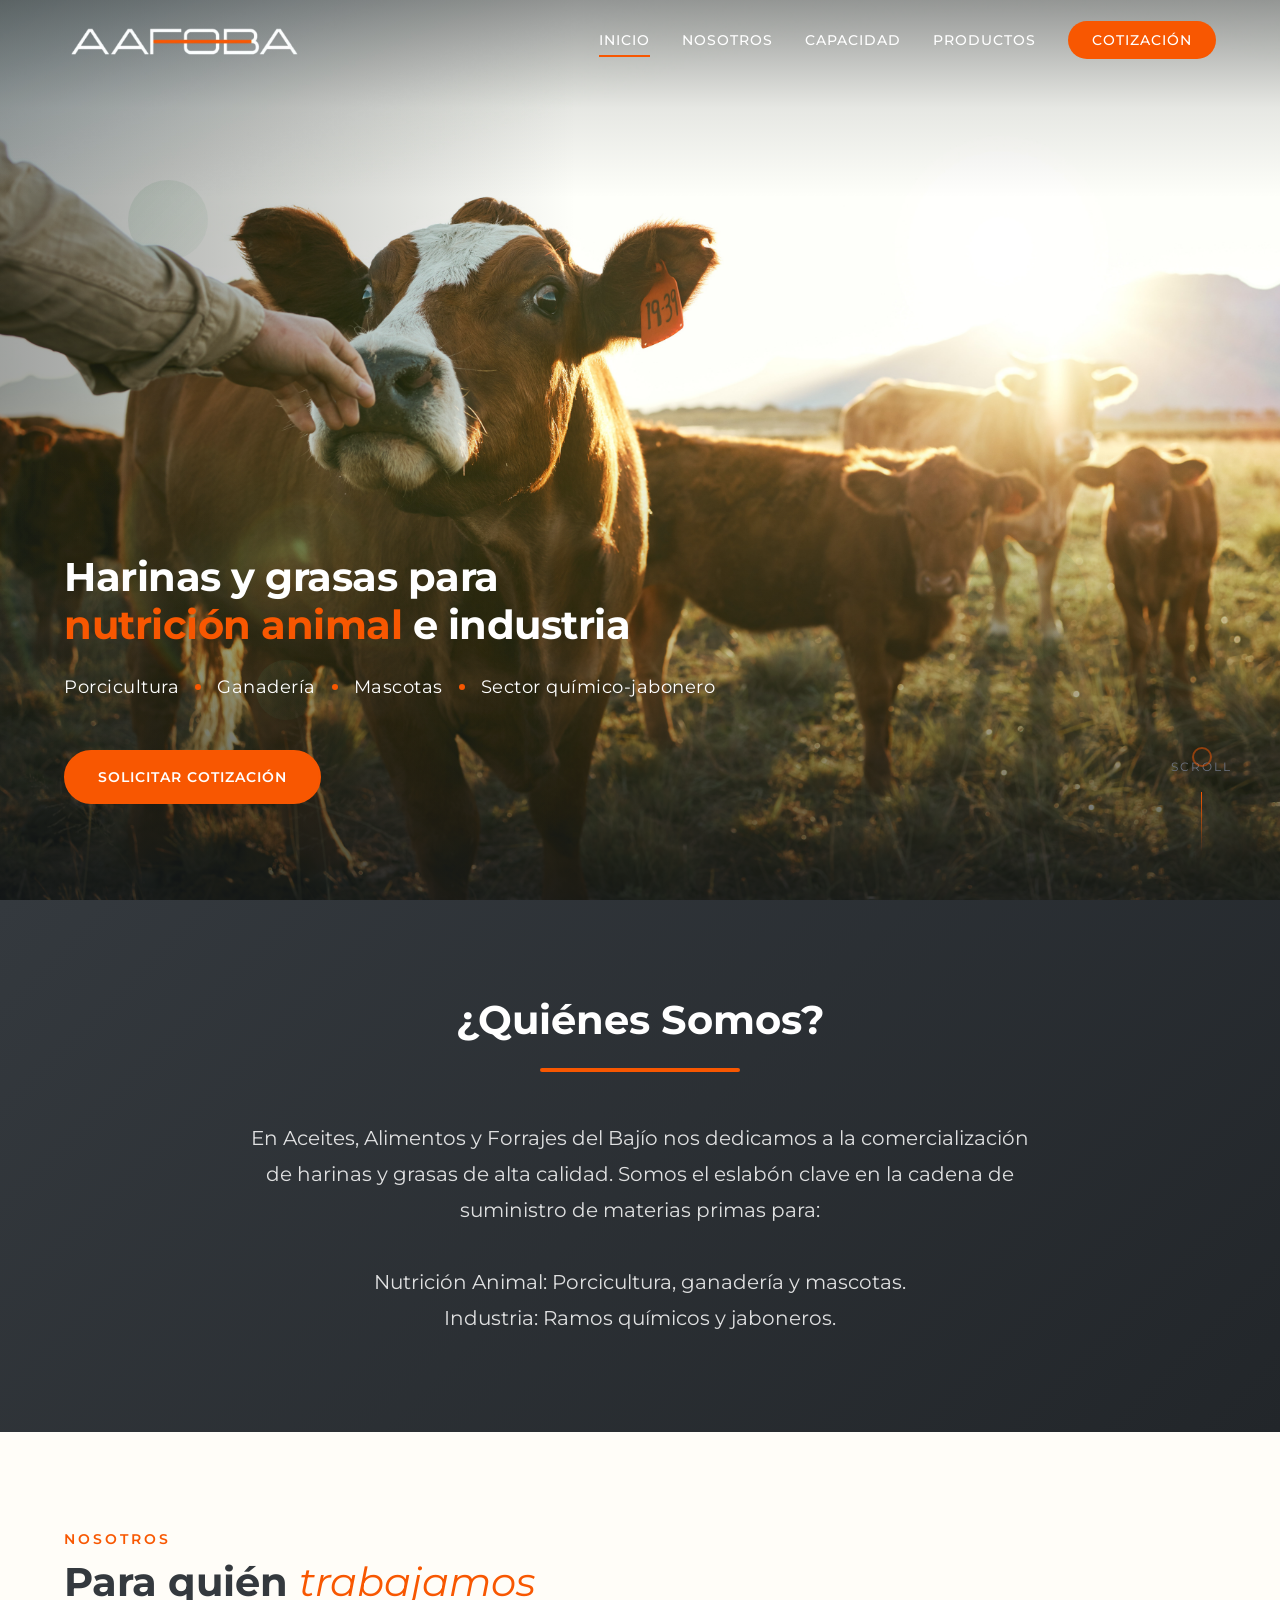
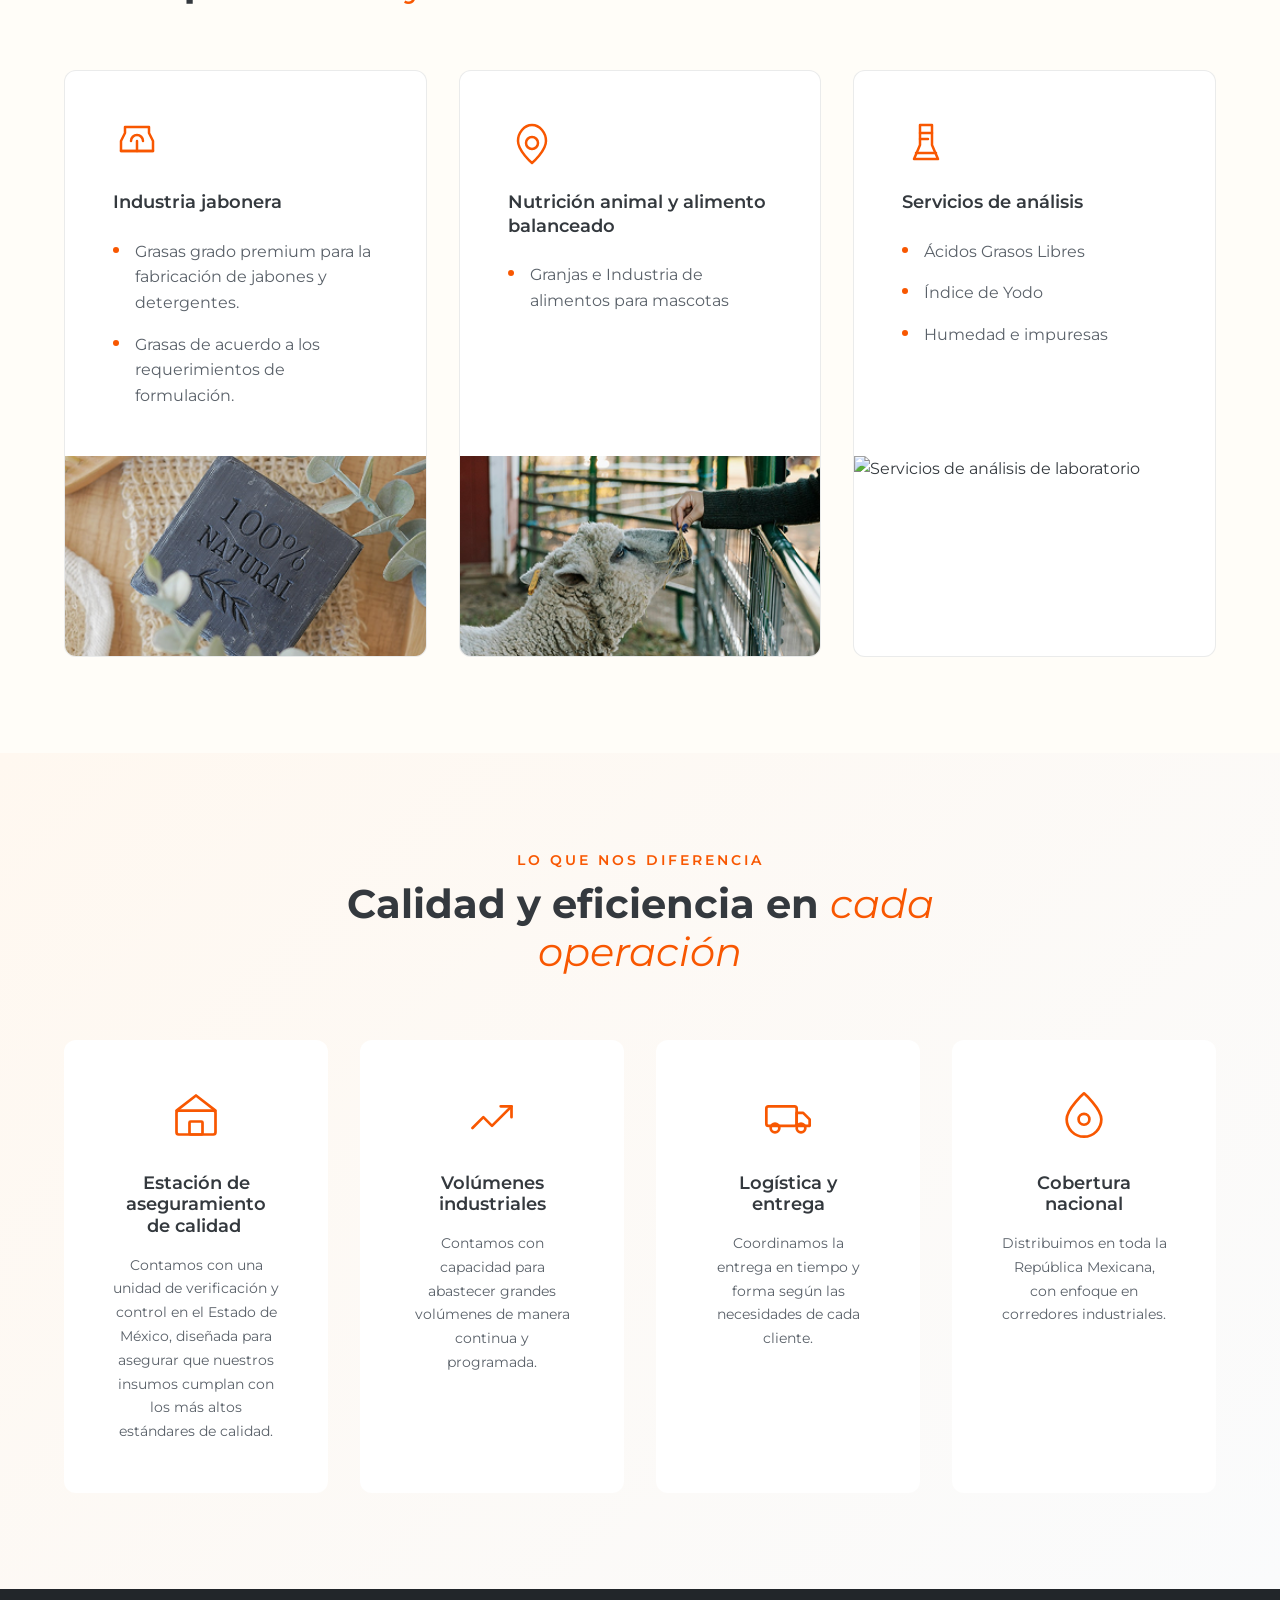
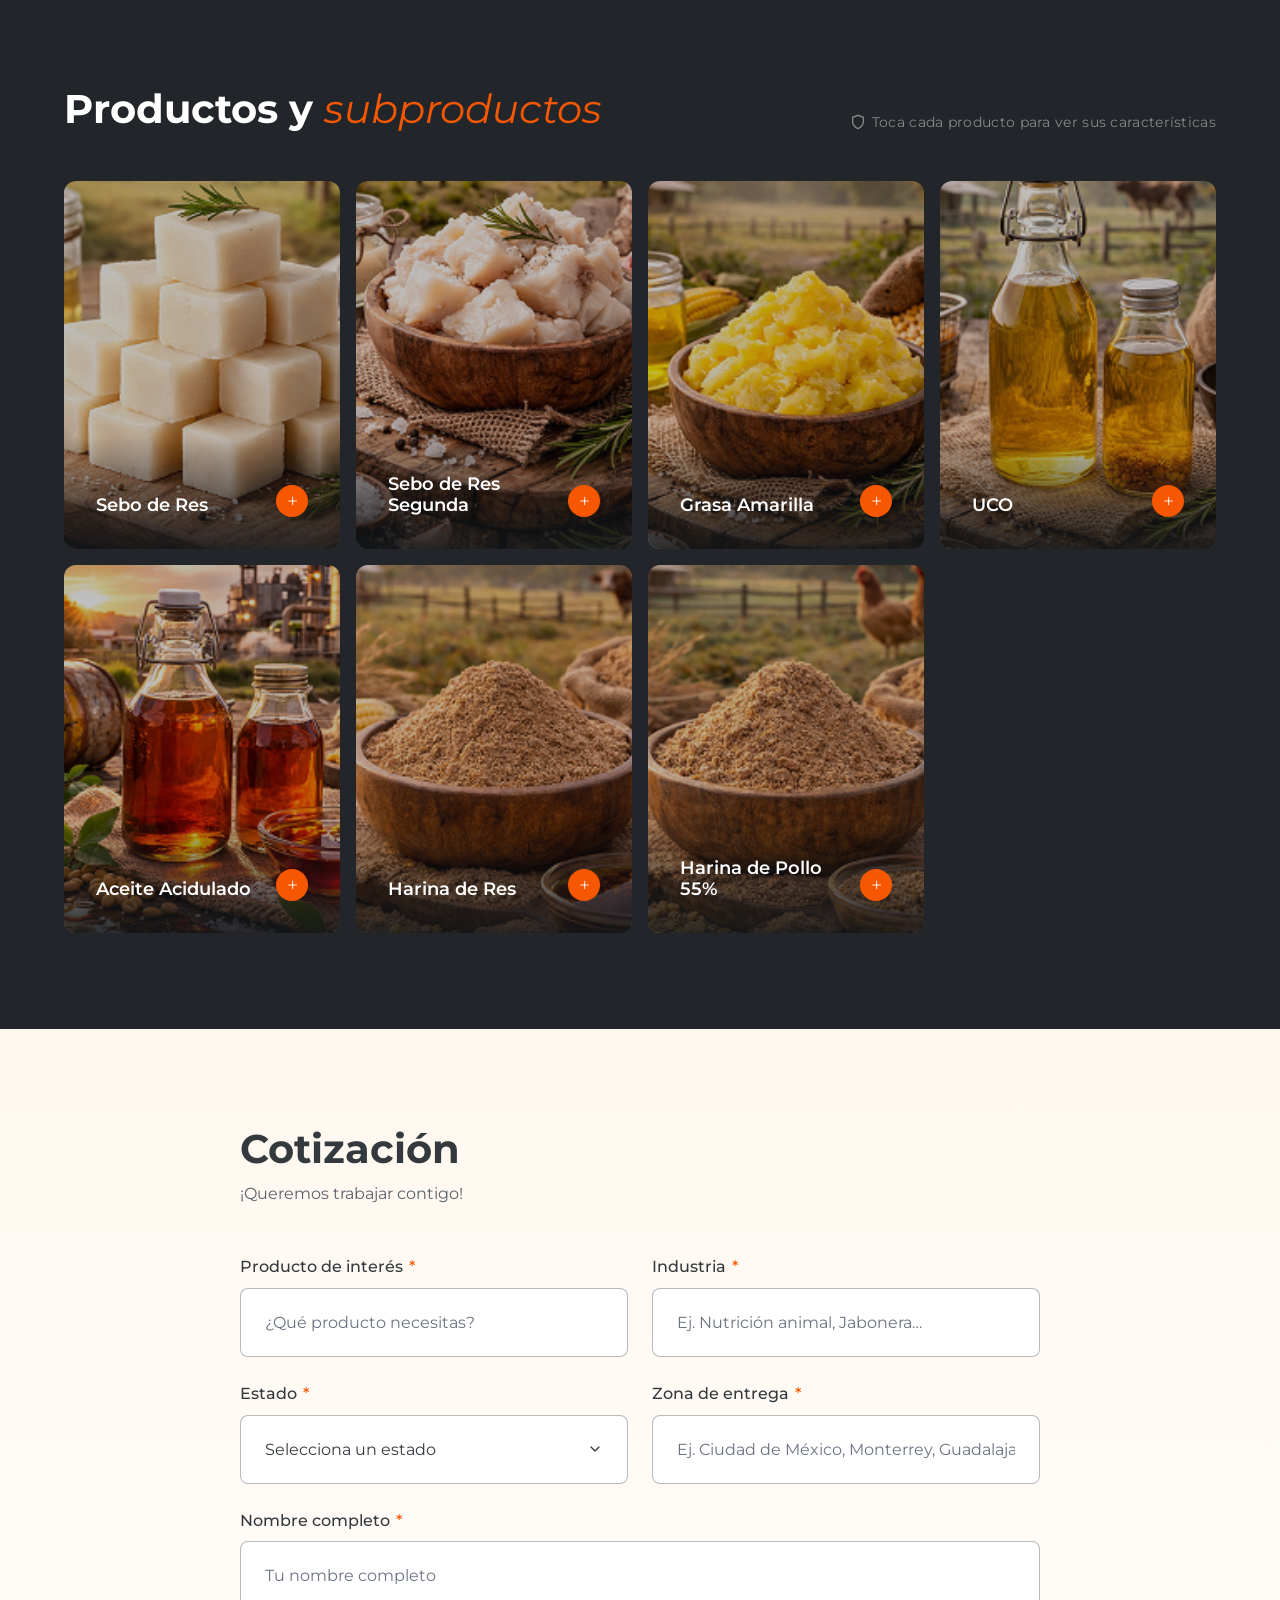
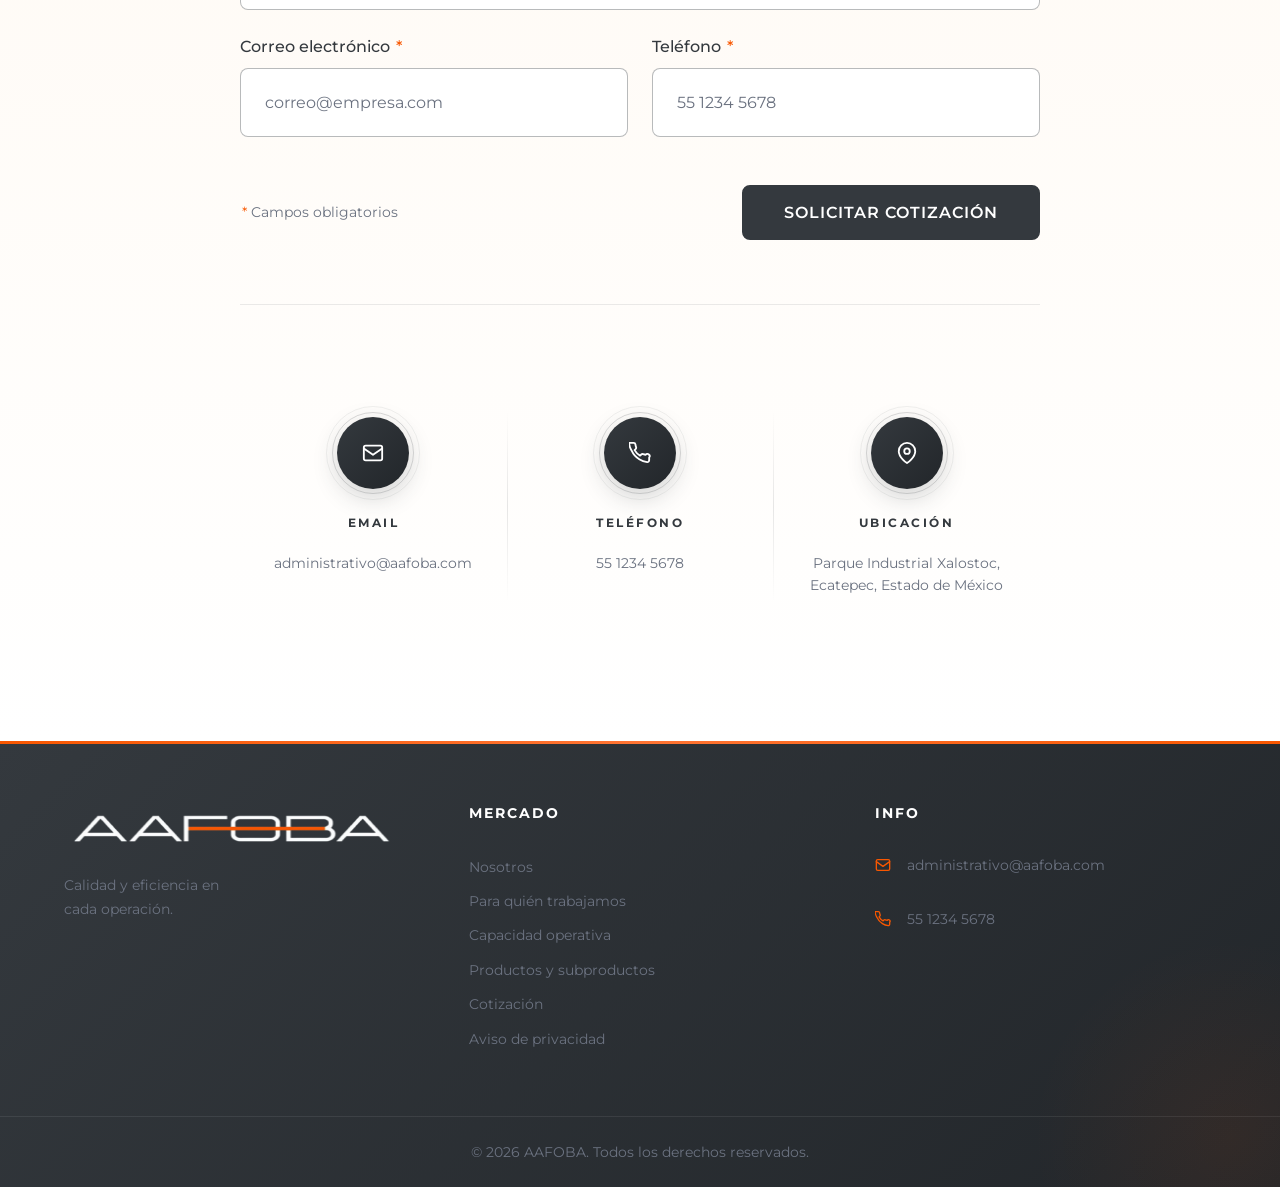
==== index.html @ fc54c0c3 "base project for azeem" ====
<!DOCTYPE html>
<html lang="es">
<head>
    <meta charset="UTF-8">
    <meta name="viewport" content="width=device-width, initial-scale=1.0">
    <meta name="description" content="AAFOBA - Harinas y grasas para nutrición animal e industria. Proveedor de grasas animales, vegetales y subproductos para porcicultura, ganadería, mascotas y sector químico-jabonero.">
    <meta name="keywords" content="harinas, grasas animales, grasas vegetales, nutrición animal, alimento balanceado, industria jabonera, México">
    <meta name="author" content="AAFOBA">
    <meta name="robots" content="index, follow">

    <!-- Open Graph / Social Media -->
    <meta property="og:type" content="website">
    <meta property="og:title" content="AAFOBA | Harinas y Grasas para Nutrición Animal">
    <meta property="og:description" content="Proveedor de grasas animales, vegetales y subproductos para nutrición animal e industria.">
    <meta property="og:image" content="Images/og-image.jpg">
    <meta property="og:url" content="https://aafoba.mx">

    <!-- Favicon -->
    <link rel="icon" type="image/png" href="Images/favicon.png">
    <link rel="apple-touch-icon" href="Images/apple-touch-icon.png">

    <title>AAFOBA | Harinas y Grasas para Nutrición Animal</title>

    <!-- Preconnect for Performance -->
    <link rel="preconnect" href="https://fonts.googleapis.com">
    <link rel="preconnect" href="https://fonts.gstatic.com" crossorigin>

    <!-- Fonts -->
    <link href="https://fonts.googleapis.com/css2?family=Montserrat:wght@300;400;500;600;700;800&display=swap" rel="stylesheet">

    <!-- Styles -->
    <link rel="stylesheet" href="css/styles.css">
</head>
<body>
    <!-- ========================================
         HEADER / NAVIGATION
         ======================================== -->
    <header class="header" id="header">
        <nav class="nav container" aria-label="Navegación principal">
            <a href="#inicio" class="nav__logo" aria-label="AAFOBA - Ir al inicio">
                <img src="Images/logo.png" alt="AAFOBA Logo" class="nav__logo-img" width="120" height="45">
            </a>

            <div class="nav__menu" id="nav-menu" role="navigation">
                <ul class="nav__list">
                    <li class="nav__item">
                        <a href="#inicio" class="nav__link active">Inicio</a>
                    </li>
                    <li class="nav__item">
                        <a href="#nosotros" class="nav__link">Nosotros</a>
                    </li>
                    <li class="nav__item">
                        <a href="#capacidad" class="nav__link">Capacidad</a>
                    </li>
                    <li class="nav__item">
                        <a href="#productos" class="nav__link">Productos</a>
                    </li>
                    <li class="nav__item">
                        <a href="#cotizacion" class="nav__link nav__link--cta">Cotización</a>
                    </li>
                </ul>
            </div>

            <!-- Mobile Menu Toggle -->
            <button class="nav__toggle" id="nav-toggle" aria-label="Abrir menú" aria-expanded="false">
                <span></span>
                <span></span>
                <span></span>
            </button>
        </nav>
    </header>

    <!-- ========================================
         MAIN CONTENT
         ======================================== -->
    <main>
        <!-- ====== HERO SECTION ====== -->
        <section class="hero" id="inicio" aria-labelledby="hero-title">
            <div class="hero__background" data-parallax>
                <div class="hero__overlay"></div>
            </div>

            <!-- Decorative Floating Shapes -->
            <div class="floating-shapes" aria-hidden="true">
                <div class="floating-shape floating-shape--1"></div>
                <div class="floating-shape floating-shape--2"></div>
                <div class="floating-shape floating-shape--3"></div>
            </div>

            <div class="hero__content">
                <h1 class="hero__title" id="hero-title">
                    Harinas y grasas para
                    <br><span class="hero__title--highlight">nutrición animal</span> e industria
                </h1>

                <div class="hero__sectors" role="list" aria-label="Sectores que atendemos">
                    <span class="hero__sector" role="listitem">Porcicultura</span>
                    <span class="hero__sector-dot" aria-hidden="true"></span>
                    <span class="hero__sector" role="listitem">Ganadería</span>
                    <span class="hero__sector-dot" aria-hidden="true"></span>
                    <span class="hero__sector" role="listitem">Mascotas</span>
                    <span class="hero__sector-dot" aria-hidden="true"></span>
                    <span class="hero__sector" role="listitem">Sector químico-jabonero</span>
                </div>

                <div class="hero__buttons">
                    <a href="#cotizacion" class="btn btn--primary">Solicitar cotización</a>
                </div>
            </div>

            <!-- Scroll Indicator -->
            <div class="hero__scroll" aria-hidden="true">
                <span class="hero__scroll-text">Scroll</span>
                <div class="hero__scroll-line"></div>
            </div>
        </section>

        <!-- ====== OBJECTIVE SECTION ====== -->
        <section class="section objective" id="nosotros" aria-labelledby="objective-title">
            <div class="container">
                <h2 class="objective__title fade-in" id="objective-title">¿Quiénes Somos?</h2>
                <div class="objective__line fade-in delay-1" aria-hidden="true"></div>
<p class="objective__text fade-in delay-2">
    En Aceites, Alimentos y Forrajes del Bajío nos dedicamos a la comercialización de harinas y grasas de alta calidad. Somos el eslabón clave en la cadena de suministro de materias primas para:
    <br><br>
    Nutrición Animal: Porcicultura, ganadería y mascotas.
    <br>
    Industria: Ramos químicos y jaboneros.
</p>
            </div>
        </section>

        <!-- ====== CLIENTS SECTION ====== -->
        <section class="section clients" aria-labelledby="clients-title">
            <div class="container">
                <p class="clients__pretitle fade-in">Nosotros</p>
                <h2 class="section__title section__title--left fade-in" id="clients-title">
                    Para quién <em>trabajamos</em>
                </h2>

                <div class="clients__grid">
                    <!-- Card: Industria Jabonera -->
                    <article class="clients__card fade-in delay-1 shine-effect">
                        <div class="clients__content">
                            <div class="clients__icon" aria-hidden="true">
                                <svg viewBox="0 0 48 48" fill="none" xmlns="http://www.w3.org/2000/svg">
                                    <path d="M12 8h24v6l4 8v10H8V22l4-8V8z" stroke="currentColor" stroke-width="2.5" stroke-linejoin="round"/>
                                    <path d="M8 32h32" stroke="currentColor" stroke-width="2.5" stroke-linecap="round"/>
                                    <path d="M18 22c0-3.314 2.686-6 6-6s6 2.686 6 6" stroke="currentColor" stroke-width="2.5" stroke-linecap="round"/>
                                    <path d="M24 22v10" stroke="currentColor" stroke-width="2.5" stroke-linecap="round"/>
                                </svg>
                            </div>
                            <h3 class="clients__card-title">Industria jabonera</h3>
                            <ul class="clients__list">
                                <li>
                                    <span class="clients__bullet" aria-hidden="true"></span>
                                    Grasas grado premium para la fabricación de jabones y detergentes.
                                </li>
                                <li>
                                    <span class="clients__bullet" aria-hidden="true"></span>
                                    Grasas de acuerdo a los requerimientos de formulación.
                                </li>
                            </ul>
                        </div>
                        <div class="clients__image">
                            <img src="Images/jabonera.png"
                                 alt="Industria Jabonera"
                                 loading="lazy"
                                 width="600"
                                 height="400">
                        </div>
                    </article>

                    <!-- Card: Nutrición Animal -->
                    <article class="clients__card fade-in delay-2 shine-effect">
                        <div class="clients__content">
                            <div class="clients__icon" aria-hidden="true">
                                <svg viewBox="0 0 48 48" fill="none" xmlns="http://www.w3.org/2000/svg">
                                    <path d="M24 6C16 6 10 14 10 22c0 10 14 22 14 22s14-12 14-22C38 14 32 6 24 6z" stroke="currentColor" stroke-width="2.5" stroke-linejoin="round"/>
                                    <path d="M18 24c0-3.314 2.686-6 6-6s6 2.686 6 6-2.686 6-6 6-6-2.686-6-6z" stroke="currentColor" stroke-width="2.5"/>
                                </svg>
                            </div>
                            <h3 class="clients__card-title">Nutrición animal y alimento balanceado</h3>
                            <ul class="clients__list">
                                <li>
                                    <span class="clients__bullet" aria-hidden="true"></span>
                                    Granjas e Industria de alimentos para mascotas
                                   
                                </li>
                            </ul>
                        </div>
                        <div class="clients__image">
                            <img src="Images/nut_animal.png"
                                 alt="Nutrición animal y alimento balanceado"
                                 loading="lazy"
                                 width="600"
                                 height="400">
                        </div>
                    </article>

                    <!-- Card: Servicios de Análisis -->
                    <article class="clients__card fade-in delay-3 shine-effect">
                        <div class="clients__content">
                            <div class="clients__icon" aria-hidden="true">
                                <svg viewBox="0 0 48 48" fill="none" xmlns="http://www.w3.org/2000/svg">
                                    <path d="M18 6h12v20l6 14H12L18 26V6z" stroke="currentColor" stroke-width="2.5" stroke-linejoin="round"/>
                                    <path d="M14 34h20" stroke="currentColor" stroke-width="2.5" stroke-linecap="round"/>
                                    <path d="M18 14h12" stroke="currentColor" stroke-width="2.5" stroke-linecap="round"/>
                                    <path d="M18 20h8" stroke="currentColor" stroke-width="2.5" stroke-linecap="round"/>
                                </svg>
                            </div>
                            <h3 class="clients__card-title">Servicios de análisis</h3>
                            <ul class="clients__list">
                                <li>
                                    <span class="clients__bullet" aria-hidden="true"></span>
                                    Ácidos Grasos Libres
                                </li>
                                <li>
                                    <span class="clients__bullet" aria-hidden="true"></span>
                                    Índice de Yodo
                                </li>
                                                                <li>
                                    <span class="clients__bullet" aria-hidden="true"></span>
                                    Humedad e impuresas
                                </li>
                            </ul>
                        </div>
                        <div class="clients__image">
                            <img src="Images/ser_analisis.png"
                                 alt="Servicios de análisis de laboratorio"
                                 loading="lazy"
                                 width="600"
                                 height="400">
                        </div>
                    </article>
                </div>
            </div>
        </section>

        <!-- ====== CAPACITY SECTION ====== -->
        <section class="section capacity" id="capacidad" aria-labelledby="capacity-title">
            <div class="container">
                <header class="capacity__header">
                    <p class="capacity__pretitle fade-in">Lo que nos diferencia</p>
                    <h2 class="capacity__title fade-in" id="capacity-title">
                        Calidad y eficiencia en
                        <em>cada operación</em>
                    </h2>
                </header>

                <div class="capacity__grid">
                    <!-- Card: Producción propia -->
                    <article class="capacity__card scale-in delay-1">
                        <div class="capacity__icon" aria-hidden="true">
                            <svg viewBox="0 0 48 48" fill="none" xmlns="http://www.w3.org/2000/svg">
                                <rect x="6" y="20" width="36" height="22" rx="2" stroke="currentColor" stroke-width="2.5" stroke-linejoin="round"/>
                                <path d="M6 20L24 6L42 20" stroke="currentColor" stroke-width="2.5" stroke-linecap="round" stroke-linejoin="round"/>
                                <rect x="18" y="30" width="12" height="12" rx="1" stroke="currentColor" stroke-width="2.5"/>
                            </svg>
                        </div>
                        <h3 class="capacity__card-title">Estación de aseguramiento de calidad </h3>
                        <p class="capacity__card-text">
                            Contamos con una unidad de verificación y control en el Estado de México, diseñada para asegurar que nuestros insumos cumplan con los más altos estándares de calidad.
                        </p>
                    </article>

                    <!-- Card: Volúmenes industriales -->
                    <article class="capacity__card scale-in delay-2">
                        <div class="capacity__icon" aria-hidden="true">
                            <svg viewBox="0 0 48 48" fill="none" xmlns="http://www.w3.org/2000/svg">
                                <path d="M6 36L16 26L24 34L42 16" stroke="currentColor" stroke-width="2.5" stroke-linecap="round" stroke-linejoin="round"/>
                                <path d="M32 16H42V26" stroke="currentColor" stroke-width="2.5" stroke-linecap="round" stroke-linejoin="round"/>
                            </svg>
                        </div>
                        <h3 class="capacity__card-title">Volúmenes industriales</h3>
                        <p class="capacity__card-text">
                            Contamos con capacidad para abastecer grandes volúmenes de manera continua y programada.
                        </p>
                    </article>

                    <!-- Card: Logística y entrega -->
                    <article class="capacity__card scale-in delay-3">
                        <div class="capacity__icon" aria-hidden="true">
                            <svg viewBox="0 0 48 48" fill="none" xmlns="http://www.w3.org/2000/svg">
                                <rect x="4" y="16" width="28" height="18" rx="2" stroke="currentColor" stroke-width="2.5" stroke-linejoin="round"/>
                                <path d="M32 22h6l6 6v6h-12V22z" stroke="currentColor" stroke-width="2.5" stroke-linejoin="round"/>
                                <circle cx="12" cy="36" r="4" stroke="currentColor" stroke-width="2.5"/>
                                <circle cx="36" cy="36" r="4" stroke="currentColor" stroke-width="2.5"/>
                            </svg>
                        </div>
                        <h3 class="capacity__card-title">Logística y entrega</h3>
                        <p class="capacity__card-text">
                            Coordinamos la entrega en tiempo y forma según las necesidades de cada cliente.
                        </p>
                    </article>

                    <!-- Card: Cobertura nacional -->
                    <article class="capacity__card scale-in delay-4">
                        <div class="capacity__icon" aria-hidden="true">
                            <svg viewBox="0 0 48 48" fill="none" xmlns="http://www.w3.org/2000/svg">
                                <path d="M24 4C24 4 40 18 40 28C40 36.837 32.837 44 24 44C15.163 44 8 36.837 8 28C8 18 24 4 24 4Z" stroke="currentColor" stroke-width="2.5" stroke-linecap="round" stroke-linejoin="round"/>
                                <circle cx="24" cy="28" r="5" stroke="currentColor" stroke-width="2.5"/>
                            </svg>
                        </div>
                        <h3 class="capacity__card-title">Cobertura nacional</h3>
                        <p class="capacity__card-text">
                            Distribuimos en toda la República Mexicana, con enfoque en corredores industriales.
                        </p>
                    </article>
                </div>
            </div>
        </section>

        <!-- ====== PRODUCTS SECTION ====== -->
        <section class="section products" id="productos" aria-labelledby="products-title">
            <div class="container">
                <header class="products__header">
                    <h2 class="section__title section__title--left fade-in" id="products-title">
                        Productos y <em>subproductos</em>
                    </h2>
                    <p class="products__hint fade-in delay-1" aria-hidden="true">
                        <svg width="16" height="16" viewBox="0 0 24 24" fill="none" stroke="currentColor" stroke-width="2"><path d="M12 22s8-4 8-10V5l-8-3-8 3v7c0 6 8 10 8 10z"/></svg>
                        Toca cada producto para ver sus características
                    </p>
                </header>

                <div class="products__grid">

                    <!-- Card 1: Sebo de Res -->
                    <article class="products__card fade-in delay-1" role="button" tabindex="0" aria-label="Sebo de Res - toca para ver detalles">
                        <img src="Images/sebo_res.png"
                             alt="Sebo de Res"
                             loading="lazy"
                             width="400"
                             height="500"
                             class="products__img">
                        <div class="products__overlay">
                            <div class="products__overlay-content">
                                <h3 class="products__title">Sebo de Res</h3>
                                <ul class="products__list">
                                    <li>Grasa animal procesada</li>
                                    <li>Alta energía</li>
                                    <li>Alimentos balanceados</li>
                                </ul>
                            </div>
                        </div>
                        <div class="products__label">
                            <h3 class="products__label-text">Sebo de Res</h3>
                            <span class="products__label-icon" aria-hidden="true">+</span>
                        </div>
                    </article>

                    <!-- Card 2: Sebo de Res Segunda -->
                    <article class="products__card fade-in delay-2" role="button" tabindex="0" aria-label="Sebo de Res Segunda - toca para ver detalles">
                        <img src="Images/sebo_res_segunda.png"
                             alt="Sebo de Res Segunda"
                             loading="lazy"
                             width="400"
                             height="500"
                             class="products__img">
                        <div class="products__overlay">
                            <div class="products__overlay-content">
                                <h3 class="products__title">Sebo de Res Segunda</h3>
                                <ul class="products__list">
                                    <li>Grasa animal funcional</li>
                                    <li>Opción eficiente</li>
                                    <li>Nutrición animal</li>
                                </ul>
                            </div>
                        </div>
                        <div class="products__label">
                            <h3 class="products__label-text">Sebo de Res Segunda</h3>
                            <span class="products__label-icon" aria-hidden="true">+</span>
                        </div>
                    </article>

                    <!-- Card 3: Grasa Amarilla -->
                    <article class="products__card fade-in delay-3" role="button" tabindex="0" aria-label="Grasa Amarilla - toca para ver detalles">
                        <img src="Images/grasa_amarilla.png"
                             alt="Grasa Amarilla"
                             loading="lazy"
                             width="400"
                             height="500"
                             class="products__img">
                        <div class="products__overlay">
                            <div class="products__overlay-content">
                                <h3 class="products__title">Grasa Amarilla</h3>
                                <ul class="products__list">
                                    <li>Grasa vegetal energética</li>
                                    <li>Alto contenido graso</li>
                                    <li>Concentrados animales</li>
                                </ul>
                            </div>
                        </div>
                        <div class="products__label">
                            <h3 class="products__label-text">Grasa Amarilla</h3>
                            <span class="products__label-icon" aria-hidden="true">+</span>
                        </div>
                    </article>

                    <!-- Card 4: UCO -->
                    <article class="products__card fade-in delay-1" role="button" tabindex="0" aria-label="UCO - toca para ver detalles">
                        <img src="Images/uco.png"
                             alt="UCO"
                             loading="lazy"
                             width="400"
                             height="500"
                             class="products__img">
                        <div class="products__overlay">
                            <div class="products__overlay-content">
                                <h3 class="products__title">UCO</h3>
                                <ul class="products__list">
                                    <li>Aceite reciclado</li>
                                    <li>Recurso sostenible</li>
                                    <li>Formulación alimenticia</li>
                                </ul>
                            </div>
                        </div>
                        <div class="products__label">
                            <h3 class="products__label-text">UCO</h3>
                            <span class="products__label-icon" aria-hidden="true">+</span>
                        </div>
                    </article>

                    <!-- Card 5: Aceite Acidulado -->
                    <article class="products__card fade-in delay-2" role="button" tabindex="0" aria-label="Aceite Acidulado - toca para ver detalles">
                        <img src="Images/Aceite_acidulado.png"
                             alt="Aceite Acidulado"
                             loading="lazy"
                             width="400"
                             height="500"
                             class="products__img">
                        <div class="products__overlay">
                            <div class="products__overlay-content">
                                <h3 class="products__title">Aceite Acidulado</h3>
                                <ul class="products__list">
                                    <li>Aceite vegetal modificado</li>
                                    <li>Mayor estabilidad</li>
                                    <li>Uso industrial</li>
                                </ul>
                            </div>
                        </div>
                        <div class="products__label">
                            <h3 class="products__label-text">Aceite Acidulado</h3>
                            <span class="products__label-icon" aria-hidden="true">+</span>
                        </div>
                    </article>

                    <!-- Card 6: Harina de Res -->
                    <article class="products__card fade-in delay-3" role="button" tabindex="0" aria-label="Harina de Res - toca para ver detalles">
                        <img src="Images/harina_res.png"
                             alt="Harina de Res"
                             loading="lazy"
                             width="400"
                             height="500"
                             class="products__img">
                        <div class="products__overlay">
                            <div class="products__overlay-content">
                                <h3 class="products__title">Harina de Res</h3>
                                <ul class="products__list">
                                    <li>Proteína animal</li>
                                    <li>Alta digestibilidad</li>
                                    <li>Nutrición animal</li>
                                </ul>
                            </div>
                        </div>
                        <div class="products__label">
                            <h3 class="products__label-text">Harina de Res</h3>
                            <span class="products__label-icon" aria-hidden="true">+</span>
                        </div>
                    </article>

                    <!-- Card 7: Harina de Pollo 55% -->
                    <article class="products__card fade-in delay-4" role="button" tabindex="0" aria-label="Harina de Pollo 55% - toca para ver detalles">
                        <img src="Images/harina_pollo.png"
                             alt="Harina de Pollo 55%"
                             loading="lazy"
                             width="400"
                             height="500"
                             class="products__img">
                        <div class="products__overlay">
                            <div class="products__overlay-content">
                                <h3 class="products__title">Harina de Pollo 55%</h3>
                                <ul class="products__list">
                                    <li>Proteína aviar</li>
                                    <li>Alto contenido proteico</li>
                                    <li>Formulación balanceada</li>
                                </ul>
                            </div>
                        </div>
                        <div class="products__label">
                            <h3 class="products__label-text">Harina de Pollo 55%</h3>
                            <span class="products__label-icon" aria-hidden="true">+</span>
                        </div>
                    </article>

                </div>
            </div>
        </section>

        <!-- ====== QUOTE SECTION ====== -->
        <section class="section quote" id="cotizacion" aria-labelledby="quote-title">
            <div class="container">
                <div class="quote__wrapper">
                    <header class="quote__header fade-in">
                        <h2 class="quote__title" id="quote-title">Cotización</h2>
                        <p class="quote__subtitle">¡Queremos trabajar contigo!</p>
                    </header>

                    <form class="quote__form fade-in delay-1"
                          id="quote-form"
                          action="/api/quote"
                          method="POST"
                          data-form="quote">

                        <div class="quote__row">
                            <div class="quote__field">
                                <label for="producto" class="quote__label">Producto de interés <span class="quote__required" aria-hidden="true">*</span></label>
                                <input type="text"
                                       id="producto"
                                       name="producto"
                                       class="quote__input"
                                       placeholder="¿Qué producto necesitas?"
                                       required
                                       autocomplete="off">
                            </div>

                            <div class="quote__field">
                                <label for="industria" class="quote__label">Industria <span class="quote__required" aria-hidden="true">*</span></label>
                                <input type="text"
                                       id="industria"
                                       name="industria"
                                       class="quote__input"
                                       placeholder="Ej. Nutrición animal, Jabonera…"
                                       required
                                       autocomplete="organization">
                            </div>
                        </div>

                        <div class="quote__row">
                            <div class="quote__field">
                                <label for="estado" class="quote__label">Estado <span class="quote__required" aria-hidden="true">*</span></label>
                                <select id="estado"
                                        name="estado"
                                        class="quote__input quote__select"
                                        required>
                                    <option value="" disabled selected>Selecciona un estado</option>
                                    <option value="AGU">Aguascalientes</option>
                                    <option value="BCN">Baja California</option>
                                    <option value="BCS">Baja California Sur</option>
                                    <option value="CAM">Campeche</option>
                                    <option value="CHP">Chiapas</option>
                                    <option value="CHH">Chihuahua</option>
                                    <option value="CMX">Ciudad de México</option>
                                    <option value="COA">Coahuila</option>
                                    <option value="COL">Colima</option>
                                    <option value="DUR">Durango</option>
                                    <option value="GUA">Guanajuato</option>
                                    <option value="GRO">Guerrero</option>
                                    <option value="HID">Hidalgo</option>
                                    <option value="JAL">Jalisco</option>
                                    <option value="MEX">Estado de México</option>
                                    <option value="MIC">Michoacán</option>
                                    <option value="MOR">Morelos</option>
                                    <option value="NAY">Nayarit</option>
                                    <option value="NLE">Nuevo León</option>
                                    <option value="OAX">Oaxaca</option>
                                    <option value="PUE">Puebla</option>
                                    <option value="QUE">Querétaro</option>
                                    <option value="ROO">Quintana Roo</option>
                                    <option value="SLP">San Luis Potosí</option>
                                    <option value="SIN">Sinaloa</option>
                                    <option value="SON">Sonora</option>
                                    <option value="TAB">Tabasco</option>
                                    <option value="TAM">Tamaulipas</option>
                                    <option value="TLA">Tlaxcala</option>
                                    <option value="VER">Veracruz</option>
                                    <option value="YUC">Yucatán</option>
                                    <option value="ZAC">Zacatecas</option>
                                </select>
                            </div>

                            <div class="quote__field">
                                <label for="zona" class="quote__label">Zona de entrega <span class="quote__required" aria-hidden="true">*</span></label>
                                <input type="text"
                                       id="zona"
                                       name="zona"
                                       class="quote__input"
                                       placeholder="Ej. Ciudad de México, Monterrey, Guadalajara..."
                                       required>
                            </div>
                        </div>

                        <div class="quote__field">
                            <label for="nombre" class="quote__label">Nombre completo <span class="quote__required" aria-hidden="true">*</span></label>
                            <input type="text"
                                   id="nombre"
                                   name="nombre"
                                   class="quote__input"
                                   placeholder="Tu nombre completo"
                                   required
                                   autocomplete="name">
                        </div>

                        <div class="quote__row">
                            <div class="quote__field">
                                <label for="correo" class="quote__label">Correo electrónico <span class="quote__required" aria-hidden="true">*</span></label>
                                <input type="email"
                                       id="correo"
                                       name="correo"
                                       class="quote__input"
                                       placeholder="correo@empresa.com"
                                       required
                                       autocomplete="email">
                            </div>

                            <div class="quote__field">
                                <label for="telefono" class="quote__label">Teléfono <span class="quote__required" aria-hidden="true">*</span></label>
                                <input type="tel"
                                       id="telefono"
                                       name="telefono"
                                       class="quote__input"
                                       placeholder="55 1234 5678"
                                       required
                                       autocomplete="tel"
                                       pattern="[\d\s\-\+\(\)]{7,15}">
                            </div>
                        </div>

                        <!-- Honeypot field for spam protection -->
                        <div class="quote__field--honeypot" aria-hidden="true">
                            <input type="text" name="website" tabindex="-1" autocomplete="off">
                        </div>

                        <div class="quote__actions">
                            <p class="quote__note"><span class="quote__required" aria-hidden="true">*</span> Campos obligatorios</p>
                            <button type="submit" class="btn btn--primary btn--large">
                                Solicitar cotización
                            </button>
                        </div>
                    </form>

                    <!-- Accesos directos de contacto -->
                    <div class="quote__contacts fade-in delay-2">
                        <a href="mailto:administrativo@aafoba.com" class="quote__contact-card">
                            <div class="quote__contact-icon" aria-hidden="true">
                                <svg width="22" height="22" viewBox="0 0 24 24" fill="none" stroke="currentColor" stroke-width="2" stroke-linecap="round" stroke-linejoin="round">
                                    <rect x="2" y="4" width="20" height="16" rx="2"/>
                                    <path d="M2 7l10 7 10-7"/>
                                </svg>
                            </div>
                            <span class="quote__contact-label">Email</span>
                            <span class="quote__contact-value">administrativo@aafoba.com</span>
                        </a>

                        <a href="tel:+525512345678" class="quote__contact-card">
                            <div class="quote__contact-icon" aria-hidden="true">
                                <svg width="22" height="22" viewBox="0 0 24 24" fill="none" stroke="currentColor" stroke-width="2" stroke-linecap="round" stroke-linejoin="round">
                                    <path d="M22 16.92v3a2 2 0 01-2.18 2 19.79 19.79 0 01-8.63-3.07A19.5 19.5 0 013.07 9.8a19.79 19.79 0 01-3.07-8.67A2 2 0 012 1h3a2 2 0 012 1.72 12.84 12.84 0 00.7 2.81 2 2 0 01-.45 2.11L6.09 8.91a16 16 0 006 6l1.27-1.27a2 2 0 012.11-.45 12.84 12.84 0 002.81.7A2 2 0 0122 16.92z"/>
                                </svg>
                            </div>
                            <span class="quote__contact-label">Teléfono</span>
                            <span class="quote__contact-value">55 1234 5678</span>
                        </a>

                        <a href="https://maps.google.com/?q=Parque+Industrial+Xalostoc,+Ecatepec,+Estado+de+Mexico" target="_blank" rel="noopener noreferrer" class="quote__contact-card">
                            <div class="quote__contact-icon" aria-hidden="true">
                                <svg width="22" height="22" viewBox="0 0 24 24" fill="none" stroke="currentColor" stroke-width="2" stroke-linecap="round" stroke-linejoin="round">
                                    <path d="M21 10c0 7-9 13-9 13S3 17 3 10a9 9 0 0118 0z"/>
                                    <circle cx="12" cy="10" r="3"/>
                                </svg>
                            </div>
                            <span class="quote__contact-label">Ubicación</span>
                            <span class="quote__contact-value">Parque Industrial Xalostoc,<br>Ecatepec, Estado de México</span>
                        </a>
                    </div>

                </div>
            </div>
        </section>
    </main>

    <!-- ========================================
         FOOTER
         ======================================== -->
    <footer class="footer" role="contentinfo">
        <div class="footer__main container">

            <!-- Columna 1: Brand -->
            <div class="footer__brand">
                <img src="Images/logo.png"
                     alt="AAFOBA Logo"
                     class="footer__logo"
                     width="120"
                     height="45">
                <p class="footer__tagline">Calidad y eficiencia en<br>cada operación.</p>
            </div>

            <!-- Columna 2: Mercado -->
            <div class="footer__column">
                <h4 class="footer__heading">Mercado</h4>
                <ul class="footer__nav">
                    <li><a href="#nosotros" class="footer__nav-link">Nosotros</a></li>
                    <li><a href="#nosotros" class="footer__nav-link">Para quién trabajamos</a></li>
                    <li><a href="#capacidad" class="footer__nav-link">Capacidad operativa</a></li>
                    <li><a href="#productos" class="footer__nav-link">Productos y subproductos</a></li>
                    <li><a href="#cotizacion" class="footer__nav-link">Cotización</a></li>
                    <li><a href="/aviso-de-privacidad" class="footer__nav-link">Aviso de privacidad</a></li>
                </ul>
            </div>

            <!-- Columna 3: Info de contacto -->
            <div class="footer__column footer__column--contact">
                <h4 class="footer__heading">Info</h4>
                <a href="mailto:contacto@aafoba.com" class="footer__contact-item">
                    <svg width="16" height="16" viewBox="0 0 24 24" fill="none" stroke="currentColor" stroke-width="2" stroke-linecap="round" stroke-linejoin="round" aria-hidden="true">
                        <rect x="2" y="4" width="20" height="16" rx="2"/>
                        <path d="M2 7l10 7 10-7"/>
                    </svg>
                    administrativo@aafoba.com
                </a>
                <a href="tel:+525512345678" class="footer__contact-item">
                    <svg width="16" height="16" viewBox="0 0 24 24" fill="none" stroke="currentColor" stroke-width="2" stroke-linecap="round" stroke-linejoin="round" aria-hidden="true">
                        <path d="M22 16.92v3a2 2 0 01-2.18 2 19.79 19.79 0 01-8.63-3.07A19.5 19.5 0 013.07 9.8a19.79 19.79 0 01-3.07-8.67A2 2 0 012 1h3a2 2 0 012 1.72 12.84 12.84 0 00.7 2.81 2 2 0 01-.45 2.11L6.09 8.91a16 16 0 006 6l1.27-1.27a2 2 0 012.11-.45 12.84 12.84 0 002.81.7A2 2 0 0122 16.92z"/>
                    </svg>
                    55 1234 5678
                </a>
            </div>

        </div>

        <div class="footer__bottom">
            <div class="container">
                <p class="footer__copyright">
                    &copy; <span id="current-year"></span> AAFOBA. Todos los derechos reservados.
                </p>
            </div>
        </div>
    </footer>

    <!-- ========================================
         SCRIPTS
         ======================================== -->
    <script src="js/main.js"></script>
</body>
</html>
---- css/styles.css ----
/**
 * ============================================================================
 * AAFOBA - Main Stylesheet
 * ============================================================================
 *
 * Brand Colors:
 * - Primary (Orange): #F85701
 * - Secondary (Dark Gray): #34393E
 *
 * Table of Contents:
 * 1. CSS Variables / Design Tokens
 * 2. Reset & Base Styles
 * 3. Layout & Container
 * 4. Typography
 * 5. Buttons
 * 6. Header & Navigation
 * 7. Hero Section
 * 8. Section Defaults
 * 9. Objective Section
 * 10. Clients Section
 * 11. Capacity Section
 * 12. Products Section
 * 13. Quote Section
 * 14. Footer
 * 15. Animations & Effects
 * 16. Utilities
 * 17. Media Queries
 *
 * ============================================================================
 */


/* ==========================================================================
   1. CSS VARIABLES / DESIGN TOKENS
   ========================================================================== */

:root {
    /* Brand Colors */
    --color-primary: #F85701;
    --color-primary-dark: #d94a00;
    --color-primary-light: #ff7433;

    /* Neutral Colors */
    --color-secondary: #34393E;
    --color-secondary-light: #5a6169;
    --color-secondary-dark: #22262a;

    /* UI Colors */
    --color-white: #FFFFFF;
    --color-light: #FAFBFC;
    --color-gray: #6B7280;
    --color-dark: #1a1d20;

    /* Warm/Neutral Accent Colors */
    --color-warm: #FFF8F0;
    --color-cream: #FFFDF8;

    /* Typography */
    --font-family: 'Montserrat', -apple-system, BlinkMacSystemFont, 'Segoe UI', Roboto, sans-serif;

    --font-size-xs: 0.75rem;    /* 12px */
    --font-size-sm: 0.875rem;   /* 14px */
    --font-size-base: 1rem;     /* 16px */
    --font-size-lg: 1.125rem;   /* 18px */
    --font-size-xl: 1.25rem;    /* 20px */
    --font-size-2xl: 1.5rem;    /* 24px */
    --font-size-3xl: 2rem;      /* 32px */
    --font-size-4xl: 2.5rem;    /* 40px */
    --font-size-5xl: 3.5rem;    /* 56px */

    /* Spacing Scale */
    --spacing-xs: 0.5rem;   /* 8px */
    --spacing-sm: 1rem;     /* 16px */
    --spacing-md: 1.5rem;   /* 24px */
    --spacing-lg: 2rem;     /* 32px */
    --spacing-xl: 3rem;     /* 48px */
    --spacing-2xl: 4rem;    /* 64px */
    --spacing-3xl: 6rem;    /* 96px */

    /* Layout */
    --container-max: 1200px;
    --header-height: 80px;

    /* Transitions */
    --transition-fast: 0.2s ease;
    --transition-base: 0.3s ease;
    --transition-slow: 0.5s ease;

    /* Shadows */
    --shadow-sm: 0 2px 4px rgba(0, 0, 0, 0.1);
    --shadow-md: 0 4px 12px rgba(0, 0, 0, 0.15);
    --shadow-lg: 0 8px 24px rgba(0, 0, 0, 0.2);

    /* Border Radius */
    --radius-sm: 4px;
    --radius-md: 8px;
    --radius-lg: 12px;
    --radius-full: 50px;

    /* Z-Index Scale */
    --z-dropdown: 100;
    --z-sticky: 500;
    --z-fixed: 1000;
    --z-modal: 1100;
}


/* ==========================================================================
   2. RESET & BASE STYLES
   ========================================================================== */

*,
*::before,
*::after {
    margin: 0;
    padding: 0;
    box-sizing: border-box;
}

html {
    scroll-behavior: smooth;
    font-size: 16px;
    -webkit-text-size-adjust: 100%;
}

body {
    font-family: var(--font-family);
    font-size: var(--font-size-base);
    line-height: 1.6;
    color: var(--color-secondary);
    background-color: var(--color-white);
    overflow-x: hidden;
    -webkit-font-smoothing: antialiased;
    -moz-osx-font-smoothing: grayscale;
}

a {
    text-decoration: none;
    color: inherit;
    transition: color var(--transition-fast);
}

a:focus-visible {
    outline: 2px solid var(--color-primary);
    outline-offset: 2px;
}

ul,
ol {
    list-style: none;
}

img {
    max-width: 100%;
    height: auto;
    display: block;
}

button {
    font-family: inherit;
    cursor: pointer;
    border: none;
    background: none;
}

button:focus-visible {
    outline: 2px solid var(--color-primary);
    outline-offset: 2px;
}

input,
textarea,
select {
    font-family: inherit;
}


/* ==========================================================================
   3. LAYOUT & CONTAINER
   ========================================================================== */

.container {
    width: 100%;
    max-width: var(--container-max);
    margin-inline: auto;
    padding-inline: var(--spacing-md);
}


/* ==========================================================================
   4. TYPOGRAPHY
   ========================================================================== */

h1, h2, h3, h4, h5, h6 {
    font-weight: 700;
    line-height: 1.2;
}


/* ==========================================================================
   5. BUTTONS
   ========================================================================== */

.btn {
    display: inline-flex;
    align-items: center;
    justify-content: center;
    padding: 0.875rem 2rem;
    font-family: var(--font-family);
    font-size: var(--font-size-sm);
    font-weight: 600;
    text-transform: uppercase;
    letter-spacing: 1px;
    border: 2px solid transparent;
    border-radius: var(--radius-full);
    cursor: pointer;
    transition: all var(--transition-base);
}

.btn--primary {
    position: relative;
    overflow: hidden;
    background-color: var(--color-primary);
    color: var(--color-white);
    border-color: var(--color-primary);
}

.btn--primary::after {
    content: '';
    position: absolute;
    top: 50%;
    left: 50%;
    width: 0;
    height: 0;
    background: rgba(255, 255, 255, 0.2);
    border-radius: 50%;
    transform: translate(-50%, -50%);
    transition: width 0.6s ease, height 0.6s ease;
}

.btn--primary:hover {
    background-color: var(--color-primary-dark);
    border-color: var(--color-primary-dark);
    transform: translateY(-2px);
    box-shadow: var(--shadow-md);
}

.btn--primary:hover::after {
    width: 300px;
    height: 300px;
}

.btn--secondary {
    background-color: transparent;
    color: var(--color-white);
    border-color: var(--color-white);
}

.btn--secondary:hover {
    background-color: var(--color-white);
    color: var(--color-secondary);
    transform: translateY(-2px);
}

.btn--large {
    padding: 1rem 2.5rem;
    font-size: var(--font-size-base);
    border-radius: var(--radius-md);
    background-color: var(--color-secondary);
    border-color: var(--color-secondary);
}

.btn--large:hover {
    background-color: var(--color-primary);
    border-color: var(--color-primary);
}


/* ==========================================================================
   6. HEADER & NAVIGATION
   ========================================================================== */

.header {
    position: fixed;
    top: 0;
    left: 0;
    width: 100%;
    height: var(--header-height);
    z-index: var(--z-fixed);
    transition: all var(--transition-base);
}

.header--scrolled {
    background-color: var(--color-secondary);
    box-shadow: var(--shadow-md);
}

.nav {
    display: flex;
    align-items: center;
    justify-content: space-between;
    height: 100%;
}

.nav__logo {
    display: flex;
    align-items: center;
    z-index: calc(var(--z-fixed) + 1);
}

.nav__logo-img {
    height: 45px;
    width: auto;
}

.nav__list {
    display: flex;
    align-items: center;
    gap: var(--spacing-lg);
}

.nav__link {
    position: relative;
    font-size: var(--font-size-sm);
    font-weight: 500;
    color: var(--color-white);
    text-transform: uppercase;
    letter-spacing: 1px;
    padding: var(--spacing-xs) 0;
}

.nav__link::after {
    content: '';
    position: absolute;
    bottom: 0;
    left: 0;
    width: 0;
    height: 2px;
    background-color: var(--color-primary);
    transition: width var(--transition-base);
}

.nav__link:hover::after,
.nav__link.active::after {
    width: 100%;
}

.nav__link--cta {
    background-color: var(--color-primary);
    padding: 0.625rem 1.5rem;
    border-radius: var(--radius-full);
}

.nav__link--cta::before,
.nav__link--cta::after {
    display: none;
}

.nav__link--cta:hover {
    background-color: var(--color-primary-dark);
}

/* Mobile Menu Toggle */
.nav__toggle {
    display: none;
    flex-direction: column;
    gap: 5px;
    z-index: calc(var(--z-fixed) + 1);
    padding: var(--spacing-xs);
}

.nav__toggle span {
    display: block;
    width: 25px;
    height: 2px;
    background-color: var(--color-white);
    transition: all var(--transition-base);
}

.nav__toggle[aria-expanded="true"] span:nth-child(1) {
    transform: rotate(45deg) translate(5px, 5px);
}

.nav__toggle[aria-expanded="true"] span:nth-child(2) {
    opacity: 0;
}

.nav__toggle[aria-expanded="true"] span:nth-child(3) {
    transform: rotate(-45deg) translate(5px, -5px);
}


/* ==========================================================================
   7. HERO SECTION
   ========================================================================== */

.hero {
    position: relative;
    width: 100%;
    min-height: 100vh;
    display: flex;
    align-items: flex-end;
    justify-content: flex-start;
    overflow: hidden;
}

.hero__background {
    position: absolute;
    top: 0;
    left: 0;
    width: 100%;
    height: 100%;
    background-image: url('../Images/hero-bg.jpg');
    background-size: cover;
    background-position: center;
    background-repeat: no-repeat;
    will-change: transform;
}

.hero__overlay {
    position: absolute;
    top: 0;
    left: 0;
    width: 100%;
    height: 100%;
    background: linear-gradient(
        to top,
        rgba(20, 23, 26, 0.75) 0%,
        rgba(20, 23, 26, 0.3) 25%,
        transparent 50%
    ),
    linear-gradient(
        to bottom,
        rgba(20, 23, 26, 0.45) 0%,
        rgba(20, 23, 26, 0.1) 12%,
        transparent 22%
    ),
    linear-gradient(
        to right,
        rgba(20, 23, 26, 0.4) 0%,
        transparent 45%
    );
}

.hero__content {
    position: relative;
    z-index: 10;
    text-align: left;
    width: 100%;
    padding: var(--spacing-2xl);
    padding-bottom: var(--spacing-3xl);
}

.hero__title {
    font-size: clamp(var(--font-size-2xl), 3.5vw, var(--font-size-4xl));
    font-weight: 700;
    color: var(--color-white);
    line-height: 1.2;
    margin-bottom: var(--spacing-md);
    letter-spacing: -0.5px;
    max-width: 700px;
}

.hero__title--highlight {
    color: var(--color-primary);
}

.hero__sectors {
    display: flex;
    align-items: center;
    justify-content: flex-start;
    flex-wrap: wrap;
    gap: var(--spacing-sm);
    margin-bottom: var(--spacing-xl);
}

.hero__sector {
    font-size: clamp(var(--font-size-sm), 1.5vw, var(--font-size-lg));
    color: var(--color-white);
    font-weight: 400;
    letter-spacing: 0.5px;
}

.hero__sector-dot {
    width: 6px;
    height: 6px;
    background-color: var(--color-primary);
    border-radius: 50%;
    flex-shrink: 0;
}

.hero__buttons {
    display: flex;
    gap: var(--spacing-md);
    justify-content: flex-start;
    flex-wrap: wrap;
}

/* Scroll Indicator */
.hero__scroll {
    position: absolute;
    bottom: var(--spacing-xl);
    right: var(--spacing-xl);
    display: flex;
    flex-direction: column;
    align-items: center;
    gap: var(--spacing-sm);
    z-index: 10;
}

.hero__scroll::before {
    content: '';
    position: absolute;
    top: -10px;
    left: 50%;
    transform: translateX(-50%);
    width: 20px;
    height: 20px;
    border: 2px solid var(--color-primary);
    border-radius: 50%;
    opacity: 0.5;
    animation: scrollPulse 2s ease-in-out infinite;
}

.hero__scroll-text {
    font-size: var(--font-size-xs);
    text-transform: uppercase;
    letter-spacing: 2px;
    color: var(--color-gray);
}

.hero__scroll-line {
    position: relative;
    width: 1px;
    height: 60px;
    background: linear-gradient(to bottom, var(--color-primary), transparent);
    animation: scrollLine 2s ease-in-out infinite;
}


/* ==========================================================================
   8. SECTION DEFAULTS
   ========================================================================== */

.section {
    position: relative;
    padding: var(--spacing-3xl) 0;
}

.section--alt {
    background-color: var(--color-light);
}

.section__title {
    font-size: var(--font-size-3xl);
    font-weight: 700;
    color: var(--color-secondary);
    text-align: center;
    margin-bottom: var(--spacing-xl);
    position: relative;
}

.section__title::after {
    content: '';
    display: block;
    width: 60px;
    height: 4px;
    background-color: var(--color-primary);
    margin: var(--spacing-md) auto 0;
    border-radius: var(--radius-full);
}

.section__title--left {
    text-align: left;
    font-size: clamp(var(--font-size-2xl), 4vw, var(--font-size-4xl));
    margin-bottom: var(--spacing-2xl);
}

.section__title--left::after {
    display: none;
}

.section__title em {
    font-style: italic;
    font-weight: 400;
    color: var(--color-primary);
}


/* ==========================================================================
   9. OBJECTIVE SECTION
   ========================================================================== */

.objective {
    padding: var(--spacing-3xl) 0;
    background: linear-gradient(135deg, var(--color-secondary) 0%, var(--color-secondary-dark) 100%);
    text-align: center;
}

.objective__title {
    font-size: clamp(var(--font-size-2xl), 4vw, var(--font-size-4xl));
    font-weight: 700;
    color: var(--color-white);
    margin-bottom: var(--spacing-md);
}

.objective__line {
    position: relative;
    overflow: hidden;
    width: 200px;
    height: 4px;
    background-color: var(--color-primary);
    margin: 0 auto var(--spacing-xl);
    border-radius: var(--radius-full);
}

.objective__line::after {
    content: '';
    position: absolute;
    top: 0;
    left: -100%;
    width: 100%;
    height: 100%;
    background: linear-gradient(90deg, transparent, rgba(255, 255, 255, 0.4), transparent);
    animation: shimmer 2s ease-in-out infinite;
}

.objective__text {
    max-width: 800px;
    margin-inline: auto;
    font-size: clamp(var(--font-size-base), 2vw, var(--font-size-xl));
    color: rgba(255, 255, 255, 0.85);
    line-height: 1.8;
}


/* ==========================================================================
   10. CLIENTS SECTION
   ========================================================================== */

.clients {
    padding: var(--spacing-3xl) 0;
    background-color: var(--color-cream);
}

.clients__pretitle {
    font-size: var(--font-size-sm);
    font-weight: 600;
    text-transform: uppercase;
    letter-spacing: 3px;
    color: var(--color-primary);
    margin-bottom: var(--spacing-xs);
}

.clients__grid {
    display: grid;
    grid-template-columns: repeat(3, 1fr);
    gap: var(--spacing-lg);
}

.clients__card {
    position: relative;
    background-color: var(--color-white);
    border: 1px solid rgba(52, 57, 62, 0.1);
    border-radius: var(--radius-lg);
    overflow: hidden;
    transition: all var(--transition-base);
    display: flex;
    flex-direction: column;
}

.clients__card::after {
    content: '';
    position: absolute;
    bottom: 0;
    left: 50%;
    width: 0;
    height: 3px;
    background: linear-gradient(90deg, transparent, var(--color-primary), transparent);
    transition: all var(--transition-base);
    transform: translateX(-50%);
}

.clients__card:hover {
    box-shadow: var(--shadow-lg);
    transform: translateY(-4px);
}

.clients__card:hover::after {
    width: 80%;
}

.clients__card:hover .clients__image img {
    transform: scale(1.05);
}

.clients__icon {
    width: 48px;
    height: 48px;
    color: var(--color-primary);
    margin-bottom: var(--spacing-md);
}

.clients__icon svg {
    width: 100%;
    height: 100%;
}

.clients__image {
    width: 100%;
    height: 200px;
    overflow: hidden;
    margin-top: auto;
}

.clients__image img {
    width: 100%;
    height: 100%;
    object-fit: cover;
    transition: transform var(--transition-slow);
}

.clients__content {
    padding: var(--spacing-xl);
    flex-grow: 1;
    display: flex;
    flex-direction: column;
}

.clients__card-title {
    font-size: var(--font-size-lg);
    font-weight: 600;
    color: var(--color-secondary);
    margin-bottom: var(--spacing-md);
    line-height: 1.3;
}

.clients__list {
    flex-grow: 1;
}

.clients__list li {
    display: flex;
    align-items: flex-start;
    gap: var(--spacing-sm);
    color: var(--color-secondary-light);
    font-size: var(--font-size-base);
    line-height: 1.6;
    margin-bottom: var(--spacing-sm);
}

.clients__list li:last-child {
    margin-bottom: 0;
}

.clients__bullet {
    width: 6px;
    height: 6px;
    min-width: 6px;
    background-color: var(--color-primary);
    border-radius: 50%;
    margin-top: 0.5rem;
}


/* ==========================================================================
   11. CAPACITY SECTION
   ========================================================================== */

.capacity {
    padding: var(--spacing-3xl) 0;
    background: linear-gradient(135deg, var(--color-warm) 0%, var(--color-light) 100%);
}

.capacity__header {
    text-align: center;
    max-width: 700px;
    margin: 0 auto var(--spacing-2xl);
}

.capacity__pretitle {
    font-size: var(--font-size-sm);
    font-weight: 600;
    text-transform: uppercase;
    letter-spacing: 3px;
    color: var(--color-primary);
    margin-bottom: var(--spacing-xs);
}

.capacity__title {
    font-size: clamp(var(--font-size-2xl), 4vw, var(--font-size-4xl));
    font-weight: 700;
    color: var(--color-secondary);
    line-height: 1.2;
}

.capacity__title em {
    font-style: italic;
    font-weight: 400;
    color: var(--color-primary);
}

.capacity__grid {
    display: grid;
    grid-template-columns: repeat(4, 1fr);
    gap: var(--spacing-lg);
}

.capacity__card {
    position: relative;
    background-color: var(--color-white);
    border-radius: var(--radius-lg);
    padding: var(--spacing-xl);
    text-align: center;
    transition: all var(--transition-base);
    border: 1px solid transparent;
}

.capacity__card::after {
    content: '';
    position: absolute;
    bottom: 0;
    left: 50%;
    width: 0;
    height: 3px;
    background: linear-gradient(90deg, transparent, var(--color-primary), transparent);
    transition: all var(--transition-base);
    transform: translateX(-50%);
}

.capacity__card:hover {
    transform: translateY(-6px);
    box-shadow: var(--shadow-lg);
    border-color: rgba(248, 87, 1, 0.1);
}

.capacity__card:hover::after {
    width: 80%;
}

.capacity__icon {
    width: 52px;
    height: 52px;
    margin: 0 auto var(--spacing-lg);
    color: var(--color-primary);
    display: flex;
    align-items: center;
    justify-content: center;
    transition: all var(--transition-base);
}

.capacity__card:hover .capacity__icon {
    color: var(--color-primary-dark);
    transform: scale(1.1);
}

.capacity__icon svg {
    width: 100%;
    height: 100%;
}

.capacity__card-title {
    font-size: var(--font-size-lg);
    font-weight: 600;
    color: var(--color-secondary);
    margin-bottom: var(--spacing-sm);
}

.capacity__card-text {
    font-size: var(--font-size-sm);
    color: var(--color-secondary-light);
    line-height: 1.7;
}


/* ==========================================================================
   12. PRODUCTS SECTION
   ========================================================================== */

.products {
    padding: var(--spacing-3xl) 0;
    background-color: var(--color-secondary-dark);
}

.products__header {
    margin-bottom: var(--spacing-xl);
    display: flex;
    align-items: flex-end;
    justify-content: space-between;
    flex-wrap: wrap;
    gap: var(--spacing-sm);
}

.products__header .section__title {
    color: var(--color-white);
    margin-bottom: 0;
}

.products__header .section__title em {
    color: var(--color-primary);
}

.products__hint {
    display: flex;
    align-items: center;
    gap: 6px;
    font-size: var(--font-size-sm);
    color: rgba(255, 255, 255, 0.45);
    letter-spacing: 0.3px;
}

.products__grid {
    display: grid;
    grid-template-columns: repeat(4, 1fr);
    gap: var(--spacing-sm);
}

/* Últimas 3 cards (fila 2) centradas en el grid de 4 columnas */
.products__grid .products__card:nth-child(5) {
    grid-column: 1;
}
.products__grid .products__card:nth-child(6) {
    grid-column: 2;
}
.products__grid .products__card:nth-child(7) {
    grid-column: 3;
}

/* --- Card base --- */
.products__card {
    position: relative;
    border-radius: var(--radius-lg);
    overflow: hidden;
    cursor: pointer;
    aspect-ratio: 3 / 4;
    outline: none;
}

.products__card:focus-visible {
    box-shadow: 0 0 0 3px var(--color-primary);
}

/* --- Image --- */
.products__img {
    width: 100%;
    height: 100%;
    object-fit: cover;
    display: block;
    transition: transform 0.6s ease, filter 0.6s ease;
    filter: brightness(0.75);
}

.products__card:hover .products__img,
.products__card.is-open .products__img {
    transform: scale(1.07);
    filter: brightness(0.35);
}

/* --- Bottom label (visible by default) --- */
.products__label {
    position: absolute;
    bottom: 0;
    left: 0;
    width: 100%;
    padding: var(--spacing-xl) var(--spacing-lg) var(--spacing-lg);
    background: linear-gradient(to top, rgba(20, 23, 26, 0.85) 0%, transparent 100%);
    display: flex;
    align-items: flex-end;
    justify-content: space-between;
    transition: opacity 0.4s ease;
    z-index: 2;
}

.products__card:hover .products__label,
.products__card.is-open .products__label {
    opacity: 0;
    pointer-events: none;
}

.products__label-text {
    font-size: var(--font-size-lg);
    font-weight: 600;
    color: var(--color-white);
    line-height: 1.2;
}

.products__label-icon {
    width: 32px;
    height: 32px;
    min-width: 32px;
    background-color: var(--color-primary);
    border-radius: 50%;
    display: flex;
    align-items: center;
    justify-content: center;
    font-size: 1.25rem;
    font-weight: 300;
    color: var(--color-white);
    line-height: 1;
    transition: transform 0.3s ease;
}

/* --- Overlay (slides up on hover / tap) --- */
.products__overlay {
    position: absolute;
    inset: 0;
    display: flex;
    align-items: center;
    padding: var(--spacing-lg);
    z-index: 3;
    pointer-events: none;
}

.products__overlay-content {
    transform: translateY(30px);
    opacity: 0;
    transition: transform 0.45s cubic-bezier(0.25, 0.46, 0.45, 0.94),
                opacity 0.45s ease;
    width: 100%;
}

.products__card:hover .products__overlay-content,
.products__card.is-open .products__overlay-content {
    transform: translateY(0);
    opacity: 1;
    pointer-events: auto;
}

.products__card:hover .products__overlay,
.products__card.is-open .products__overlay {
    pointer-events: auto;
}

.products__title {
    font-size: var(--font-size-xl);
    font-weight: 700;
    color: var(--color-white);
    margin-bottom: var(--spacing-md);
    line-height: 1.2;
}

.products__list {
    margin-bottom: 0;
}

.products__list li {
    color: rgba(255, 255, 255, 0.85);
    font-size: var(--font-size-sm);
    line-height: 1.7;
    padding-left: var(--spacing-md);
    position: relative;
    margin-bottom: var(--spacing-xs);
}

.products__list li::before {
    content: '';
    position: absolute;
    left: 0;
    top: 0.55em;
    width: 5px;
    height: 5px;
    background-color: var(--color-primary);
    border-radius: 50%;
}

.products__list li:last-child {
    margin-bottom: 0;
}

/* .products__cta eliminado — botones de cotizar removidos de las cards */


/* ==========================================================================
   13. QUOTE SECTION
   ========================================================================== */

.quote {
    padding: var(--spacing-3xl) 0;
    background: linear-gradient(180deg, var(--color-warm) 0%, var(--color-white) 100%);
}

.quote__wrapper {
    max-width: 800px;
    margin-inline: auto;
}

.quote__header {
    margin-bottom: var(--spacing-xl);
}

.quote__title {
    font-size: clamp(var(--font-size-2xl), 4vw, var(--font-size-4xl));
    font-weight: 700;
    color: var(--color-secondary);
    margin-bottom: var(--spacing-xs);
}

.quote__subtitle {
    font-size: var(--font-size-base);
    color: var(--color-secondary-light);
}

.quote__form {
    display: flex;
    flex-direction: column;
    gap: var(--spacing-md);
}

.quote__row {
    display: grid;
    grid-template-columns: 1fr 1fr;
    gap: var(--spacing-md);
}

.quote__field {
    display: flex;
    flex-direction: column;
    gap: var(--spacing-xs);
}

.quote__field--honeypot {
    position: absolute;
    left: -9999px;
    opacity: 0;
    pointer-events: none;
}

.quote__label {
    font-size: var(--font-size-base);
    font-weight: 500;
    color: var(--color-secondary);
}

.quote__required {
    color: var(--color-primary);
    margin-left: 2px;
}

.quote__input {
    width: 100%;
    padding: var(--spacing-md);
    font-family: var(--font-family);
    font-size: var(--font-size-base);
    color: var(--color-secondary);
    background-color: var(--color-white);
    border: 1px solid rgba(52, 57, 62, 0.35);
    border-radius: var(--radius-md);
    transition: all var(--transition-fast);
}

.quote__input::placeholder {
    color: var(--color-gray);
}

.quote__input:focus {
    outline: none;
    border-color: var(--color-primary);
    box-shadow: 0 0 0 3px rgba(248, 87, 1, 0.1), 0 4px 12px rgba(248, 87, 1, 0.15);
    transform: translateY(-2px);
}

.quote__select {
    appearance: none;
    -webkit-appearance: none;
    background-image: url("data:image/svg+xml,%3Csvg xmlns='http://www.w3.org/2000/svg' width='16' height='16' viewBox='0 0 24 24' fill='none' stroke='%2334393E' stroke-width='2' stroke-linecap='round' stroke-linejoin='round'%3E%3Cpolyline points='6 9 12 15 18 9'/%3E%3C/svg%3E");
    background-repeat: no-repeat;
    background-position: right var(--spacing-md) center;
    padding-right: calc(var(--spacing-md) * 2 + 16px);
    cursor: pointer;
}

.quote__select:focus {
    background-image: url("data:image/svg+xml,%3Csvg xmlns='http://www.w3.org/2000/svg' width='16' height='16' viewBox='0 0 24 24' fill='none' stroke='%23F85701' stroke-width='2' stroke-linecap='round' stroke-linejoin='round'%3E%3Cpolyline points='6 9 12 15 18 9'/%3E%3C/svg%3E");
}

.quote__actions {
    display: flex;
    align-items: center;
    justify-content: space-between;
    margin-top: var(--spacing-md);
}

.quote__note {
    font-size: var(--font-size-sm);
    color: var(--color-gray);
}

/* --- Accesos directos de contacto --- */
.quote__contacts {
    display: flex;
    align-items: stretch;
    margin-top: var(--spacing-2xl);
    padding-top: var(--spacing-2xl);
    border-top: 1px solid rgba(52, 57, 62, 0.1);
    gap: 0;
}

/* Línea horizontal que conecta los items */
.quote__contacts::before {
    display: none;
}

.quote__contact-card {
    flex: 1;
    display: flex;
    flex-direction: column;
    align-items: center;
    text-align: center;
    gap: var(--spacing-md);
    padding: var(--spacing-xl) var(--spacing-md);
    text-decoration: none;
    position: relative;
    transition: all var(--transition-base);
}

/* Línea separadora vertical entre cards */
.quote__contact-card + .quote__contact-card::before {
    content: '';
    position: absolute;
    left: 0;
    top: 15%;
    height: 70%;
    width: 1px;
    background: linear-gradient(to bottom, transparent, rgba(52, 57, 62, 0.12), transparent);
}

/* Círculo principal del ícono — color secundario */
.quote__contact-icon {
    position: relative;
    width: 72px;
    height: 72px;
    border-radius: 50%;
    background: linear-gradient(135deg, var(--color-secondary) 0%, var(--color-secondary-dark) 100%);
    display: flex;
    align-items: center;
    justify-content: center;
    color: var(--color-white);
    flex-shrink: 0;
    transition: all var(--transition-base);
    box-shadow: 0 8px 24px rgba(52, 57, 62, 0.22);
}

/* Anillo exterior decorativo */
.quote__contact-icon::before {
    content: '';
    position: absolute;
    inset: -5px;
    border-radius: 50%;
    border: 1.5px solid rgba(52, 57, 62, 0.18);
    transition: all var(--transition-base);
}

/* Segundo anillo más exterior */
.quote__contact-icon::after {
    content: '';
    position: absolute;
    inset: -11px;
    border-radius: 50%;
    border: 1px solid rgba(52, 57, 62, 0.07);
    transition: all var(--transition-base);
}

.quote__contact-card:hover .quote__contact-icon {
    transform: translateY(-4px) scale(1.05);
    background: linear-gradient(135deg, var(--color-secondary-light) 0%, var(--color-secondary) 100%);
    box-shadow: 0 14px 32px rgba(52, 57, 62, 0.3);
}

.quote__contact-card:hover .quote__contact-icon::before {
    inset: -8px;
    border-color: rgba(52, 57, 62, 0.25);
}

.quote__contact-card:hover .quote__contact-icon::after {
    inset: -16px;
    border-color: rgba(52, 57, 62, 0.1);
}

.quote__contact-label {
    font-size: var(--font-size-xs);
    font-weight: 700;
    text-transform: uppercase;
    letter-spacing: 2.5px;
    color: var(--color-secondary);
}

.quote__contact-value {
    font-size: var(--font-size-sm);
    color: var(--color-gray);
    line-height: 1.6;
    margin-top: calc(var(--spacing-xs) * -0.5);
}

.quote__contact-card:hover .quote__contact-value {
    color: var(--color-secondary);
}


/* ==========================================================================
   14. FOOTER
   ========================================================================== */

.footer {
    background: linear-gradient(135deg, var(--color-secondary) 0%, var(--color-secondary-dark) 100%);
    color: var(--color-white);
    position: relative;
    overflow: hidden;
}

/* Línea naranja superior */
.footer::before {
    content: '';
    position: absolute;
    top: 0;
    left: 0;
    width: 100%;
    height: 3px;
    background: linear-gradient(90deg, var(--color-primary) 0%, var(--color-primary-light) 50%, var(--color-primary) 100%);
}

/* Resplandor decorativo fondo */
.footer::after {
    content: '';
    position: absolute;
    bottom: -150px;
    right: -150px;
    width: 400px;
    height: 400px;
    background: radial-gradient(circle, rgba(248, 87, 1, 0.07) 0%, transparent 70%);
    pointer-events: none;
}

/* Grid principal: 3 columnas */
.footer__main {
    display: grid;
    grid-template-columns: 1fr 1fr 1fr;
    gap: var(--spacing-2xl);
    padding: var(--spacing-2xl) var(--spacing-md);
    align-items: start;
    position: relative;
    z-index: 1;
}

/* --- Columna 1: Brand --- */
.footer__brand {
    display: flex;
    flex-direction: column;
    gap: var(--spacing-md);
}

.footer__logo {
    height: 45px;
    width: auto;
    transition: all var(--transition-base);
    animation: logoGlow 3s ease-in-out infinite;
}

.footer__logo:hover {
    filter: drop-shadow(0 0 8px rgba(248, 87, 1, 0.4));
    transform: scale(1.02);
}

.footer__tagline {
    font-size: var(--font-size-sm);
    color: var(--color-gray);
    line-height: 1.7;
}

/* --- Columna 2 & 3: heading compartido --- */
.footer__column {
    display: flex;
    flex-direction: column;
    gap: var(--spacing-md);
}

.footer__heading {
    font-size: var(--font-size-sm);
    font-weight: 700;
    text-transform: uppercase;
    letter-spacing: 2px;
    color: var(--color-white);
    margin-bottom: var(--spacing-xs);
}

/* --- Columna 2: Links de navegación --- */
.footer__nav {
    display: flex;
    flex-direction: column;
    gap: var(--spacing-xs);
}

.footer__nav-link {
    font-size: var(--font-size-sm);
    color: var(--color-gray);
    transition: color var(--transition-fast), padding-left var(--transition-fast);
    display: inline-block;
    padding: 2px 0;
}

.footer__nav-link:hover {
    color: var(--color-primary-light);
    padding-left: 6px;
}

/* --- Columna 3: Contacto --- */
.footer__column--contact {
    gap: var(--spacing-sm);
}

.footer__contact-item {
    display: flex;
    align-items: center;
    gap: var(--spacing-sm);
    font-size: var(--font-size-sm);
    color: var(--color-gray);
    transition: color var(--transition-fast);
    padding: var(--spacing-xs) 0;
}

.footer__contact-item svg {
    flex-shrink: 0;
    color: var(--color-primary);
}

.footer__contact-item:hover {
    color: var(--color-primary-light);
}

/* --- Barra inferior --- */
.footer__bottom {
    border-top: 1px solid rgba(255, 255, 255, 0.08);
    padding: var(--spacing-md) 0;
    text-align: center;
}

.footer__copyright {
    font-size: var(--font-size-sm);
    color: var(--color-gray);
}


/* ==========================================================================
   15. ANIMATIONS & EFFECTS
   ========================================================================== */

/* Scroll-triggered Animations */
.fade-in {
    opacity: 0;
    transform: translateY(30px);
    transition: opacity 0.8s ease, transform 0.8s ease;
}

.fade-in.visible {
    opacity: 1;
    transform: translateY(0);
}

.fade-in-left {
    opacity: 0;
    transform: translateX(-50px);
    transition: opacity 0.8s ease, transform 0.8s ease;
}

.fade-in-left.visible {
    opacity: 1;
    transform: translateX(0);
}

.fade-in-right {
    opacity: 0;
    transform: translateX(50px);
    transition: opacity 0.8s ease, transform 0.8s ease;
}

.fade-in-right.visible {
    opacity: 1;
    transform: translateX(0);
}

.scale-in {
    opacity: 0;
    transform: scale(0.9);
    transition: opacity 0.6s ease, transform 0.6s ease;
}

.scale-in.visible {
    opacity: 1;
    transform: scale(1);
}

/* Staggered Animation Delays */
.delay-1 { transition-delay: 0.1s; }
.delay-2 { transition-delay: 0.2s; }
.delay-3 { transition-delay: 0.3s; }
.delay-4 { transition-delay: 0.4s; }
.delay-5 { transition-delay: 0.5s; }

/* Floating Shapes */
.floating-shapes {
    position: absolute;
    top: 0;
    left: 0;
    width: 100%;
    height: 100%;
    overflow: hidden;
    pointer-events: none;
    z-index: 0;
}

.floating-shape {
    position: absolute;
    border-radius: 50%;
    background: linear-gradient(135deg, rgba(74, 124, 89, 0.15), rgba(74, 124, 89, 0.05));
    animation: float 6s ease-in-out infinite;
}

.floating-shape--1 {
    width: 80px;
    height: 80px;
    top: 20%;
    left: 10%;
    animation-delay: 0s;
}

.floating-shape--2 {
    width: 120px;
    height: 120px;
    top: 60%;
    right: 15%;
    animation-delay: 2s;
}

.floating-shape--3 {
    width: 60px;
    height: 60px;
    bottom: 20%;
    left: 20%;
    animation-delay: 4s;
}

/* Shine Effect */
.shine-effect {
    position: relative;
    overflow: hidden;
}

.shine-effect::before {
    content: '';
    position: absolute;
    top: 0;
    left: -100%;
    width: 50%;
    height: 100%;
    background: linear-gradient(
        90deg,
        transparent,
        rgba(255, 255, 255, 0.2),
        transparent
    );
    transition: left 0.5s ease;
    z-index: 1;
}

.shine-effect:hover::before {
    left: 100%;
}

/* Keyframe Animations */
@keyframes scrollLine {
    0%, 100% {
        transform: scaleY(0);
        transform-origin: top;
    }
    50% {
        transform: scaleY(1);
        transform-origin: top;
    }
    51% {
        transform-origin: bottom;
    }
    100% {
        transform: scaleY(0);
        transform-origin: bottom;
    }
}

@keyframes scrollPulse {
    0%, 100% {
        transform: translateX(-50%) scale(1);
        opacity: 0.5;
    }
    50% {
        transform: translateX(-50%) scale(1.2);
        opacity: 0.8;
    }
}

@keyframes float {
    0%, 100% {
        transform: translateY(0) rotate(0deg);
    }
    50% {
        transform: translateY(-20px) rotate(5deg);
    }
}

@keyframes shimmer {
    0% { left: -100%; }
    100% { left: 100%; }
}

@keyframes logoGlow {
    0%, 100% {
        filter: drop-shadow(0 0 0 transparent);
    }
    50% {
        filter: drop-shadow(0 0 15px rgba(248, 87, 1, 0.3));
    }
}


/* ==========================================================================
   16. UTILITIES
   ========================================================================== */

.sr-only {
    position: absolute;
    width: 1px;
    height: 1px;
    padding: 0;
    margin: -1px;
    overflow: hidden;
    clip: rect(0, 0, 0, 0);
    white-space: nowrap;
    border: 0;
}

.text-gradient {
    background: linear-gradient(135deg, var(--color-primary), var(--color-primary-light));
    -webkit-background-clip: text;
    -webkit-text-fill-color: transparent;
    background-clip: text;
}


/* ==========================================================================
   17. MEDIA QUERIES
   ========================================================================== */

/* ---- Tablet: 992px ---- */
@media screen and (max-width: 992px) {
    :root {
        --header-height: 70px;
    }

    /* Clients: 2 columnas en tablet */
    .clients__grid {
        grid-template-columns: repeat(2, 1fr);
        gap: var(--spacing-md);
    }

    /* 3ª card ocupa las 2 columnas a ancho completo */
    .clients__grid .clients__card:last-child {
        grid-column: 1 / -1;
    }

    /* Capacity: 2 columnas */
    .capacity__grid {
        grid-template-columns: repeat(2, 1fr);
    }

    /* Products: 3 columnas → filas de 3 */
    .products__grid {
        grid-template-columns: repeat(3, 1fr);
        gap: var(--spacing-sm);
    }

    .products__grid .products__card:nth-child(5),
    .products__grid .products__card:nth-child(6),
    .products__grid .products__card:nth-child(7) {
        grid-column: auto;
    }

    /* Footer: brand fila completa, luego 2 columnas */
    .footer__main {
        grid-template-columns: 1fr 1fr;
        gap: var(--spacing-xl);
    }

    .footer__brand {
        grid-column: 1 / -1;
        flex-direction: row;
        align-items: center;
        gap: var(--spacing-xl);
    }
}

/* ---- Mobile: 768px ---- */
@media screen and (max-width: 768px) {

    /* --- Navigation --- */
    .nav__menu {
        position: fixed;
        top: 0;
        right: -100%;
        width: 100%;
        height: 100vh;
        background-color: var(--color-secondary);
        display: flex;
        flex-direction: column;
        align-items: center;
        justify-content: center;
        transition: right var(--transition-base);
        z-index: var(--z-fixed);
    }

    .nav__menu.active {
        right: 0;
    }

    .nav__list {
        flex-direction: column;
        gap: var(--spacing-xl);
        text-align: center;
    }

    .nav__link {
        font-size: var(--font-size-xl);
    }

    .nav__toggle {
        display: flex;
    }

    /* --- Hero --- */
    .hero__content {
        padding: var(--spacing-xl) var(--spacing-md);
        padding-bottom: var(--spacing-2xl);
    }

    .hero__title {
        font-size: clamp(1.5rem, 6vw, 2rem);
        margin-bottom: var(--spacing-sm);
    }

    .hero__sectors {
        gap: var(--spacing-xs);
        margin-bottom: var(--spacing-lg);
    }

    .hero__sector {
        font-size: var(--font-size-sm);
    }

    .hero__buttons {
        flex-direction: column;
        align-items: flex-start;
    }

    .btn {
        width: 100%;
        max-width: 280px;
    }

    .hero__scroll {
        display: none;
    }

    /* --- Sections general --- */
    .section {
        padding: var(--spacing-2xl) 0;
    }

    .section__title {
        font-size: var(--font-size-2xl);
    }

    /* --- Objective --- */
    .objective__text {
        font-size: var(--font-size-base);
    }

    /* --- Clients --- */
    .clients__grid {
        grid-template-columns: 1fr;
        gap: var(--spacing-md);
    }

    /* Reset: todas las cards ocupan el ancho completo en mobile */
    .clients__grid .clients__card,
    .clients__grid .clients__card:last-child {
        grid-column: auto;
        max-width: 100%;
        margin-inline: 0;
    }

    /* Layout horizontal: imagen a la derecha, texto a la izquierda */
    .clients__card {
        flex-direction: row;
        align-items: stretch;
        min-height: 140px;
    }

    .clients__content {
        padding: var(--spacing-md);
        flex: 1;
        min-width: 0;
    }

    .clients__icon {
        width: 36px;
        height: 36px;
        margin-bottom: var(--spacing-sm);
    }

    .clients__card-title {
        font-size: var(--font-size-base);
        margin-bottom: var(--spacing-sm);
    }

    .clients__list li {
        font-size: var(--font-size-sm);
        margin-bottom: 4px;
    }

    /* Imagen lateral fija */
    .clients__image {
        width: 130px;
        min-width: 130px;
        height: auto;
        margin-top: 0;
        flex-shrink: 0;
    }

    .clients__image img {
        height: 100%;
        object-fit: cover;
    }

    /* --- Capacity --- */
    .capacity__grid {
        grid-template-columns: 1fr;
        gap: var(--spacing-md);
    }

    .capacity__card {
        text-align: left;
        display: flex;
        flex-direction: row;
        align-items: flex-start;
        gap: var(--spacing-md);
        padding: var(--spacing-lg);
    }

    .capacity__icon {
        width: 44px;
        height: 44px;
        min-width: 44px;
        margin: 0;
    }

    .capacity__card-title {
        font-size: var(--font-size-base);
        margin-bottom: var(--spacing-xs);
    }

    /* --- Products --- */
    .products__header {
        flex-direction: column;
        align-items: flex-start;
        gap: var(--spacing-xs);
    }

    .products__hint {
        display: none;
    }

    /* 2 columnas en mobile, aspecto más compacto */
    .products__grid {
        grid-template-columns: repeat(2, 1fr);
        gap: 10px;
    }

    .products__grid .products__card:nth-child(5),
    .products__grid .products__card:nth-child(6),
    .products__grid .products__card:nth-child(7) {
        grid-column: auto;
    }

    /* 7ª card sola: ocupa la fila centrada pero no demasiado ancha */
    .products__grid .products__card:last-child:nth-child(odd) {
        grid-column: 1 / -1;
        max-width: 50%;
        margin-inline: auto;
    }

    .products__card {
        aspect-ratio: 2 / 3;
    }

    .products__label-text {
        font-size: var(--font-size-sm);
    }

    .products__label-icon {
        width: 26px;
        height: 26px;
        min-width: 26px;
        font-size: 1rem;
    }

    .products__title {
        font-size: var(--font-size-base);
        margin-bottom: var(--spacing-sm);
    }

    .products__list {
        margin-bottom: var(--spacing-sm);
    }

    .products__list li {
        font-size: var(--font-size-xs);
        margin-bottom: 4px;
    }

    /* --- Quote --- */
    .quote__row {
        grid-template-columns: 1fr;
    }

    .quote__actions {
        flex-direction: column;
        align-items: center;
        gap: var(--spacing-sm);
    }

    .btn--large {
        width: 100%;
    }

    /* Quote contacts: columna en mobile */
    .quote__contacts {
        flex-direction: column;
        gap: 0;
    }

    .quote__contact-card {
        flex-direction: row;
        text-align: left;
        gap: var(--spacing-lg);
        padding: var(--spacing-lg) var(--spacing-sm);
        align-items: center;
    }

    /* En mobile la línea separadora es horizontal */
    .quote__contact-card + .quote__contact-card::before {
        top: 0;
        left: 15%;
        width: 70%;
        height: 1px;
        background: linear-gradient(to right, transparent, rgba(52, 57, 62, 0.12), transparent);
    }

    .quote__contact-icon {
        width: 56px;
        height: 56px;
        flex-shrink: 0;
    }

    .quote__contact-label,
    .quote__contact-value {
        text-align: left;
    }

    /* --- Footer --- */
    .footer__main {
        grid-template-columns: 1fr;
        gap: var(--spacing-lg);
        padding: var(--spacing-xl) var(--spacing-md);
        text-align: center;
    }

    .footer__brand {
        align-items: center;
        flex-direction: column;
        gap: var(--spacing-sm);
    }

    .footer__nav {
        align-items: center;
    }

    .footer__contact-item {
        justify-content: center;
    }
}

/* ---- Small Mobile: 480px ---- */
@media screen and (max-width: 480px) {
    :root {
        --spacing-3xl: 4rem;
    }

    .hero__title {
        font-size: clamp(1.25rem, 5.5vw, 1.75rem);
    }

    .section__title,
    .objective__title,
    .capacity__title,
    .quote__title {
        font-size: var(--font-size-xl);
    }

    /* Products: 1 columna en pantallas muy pequeñas */
    .products__grid {
        grid-template-columns: 1fr;
        gap: var(--spacing-sm);
    }

    .products__grid .products__card:last-child:nth-child(odd) {
        grid-column: auto;
        max-width: 100%;
    }

    .products__card {
        aspect-ratio: 4 / 3;
    }

    /* Clients: imagen lateral más estrecha en pantallas pequeñas */
    .clients__image {
        width: 100px;
        min-width: 100px;
    }

    .quote__contact-card {
        padding: var(--spacing-md) var(--spacing-xs);
        gap: var(--spacing-md);
    }

    .quote__contact-icon {
        width: 48px;
        height: 48px;
    }
}

/* ---- Reduced Motion ---- */
@media (prefers-reduced-motion: reduce) {
    *,
    *::before,
    *::after {
        animation-duration: 0.01ms !important;
        animation-iteration-count: 1 !important;
        transition-duration: 0.01ms !important;
    }

    .fade-in,
    .fade-in-left,
    .fade-in-right,
    .scale-in {
        opacity: 1;
        transform: none;
    }

    html {
        scroll-behavior: auto;
    }
}

/* ---- Print ---- */
@media print {
    .header,
    .hero__scroll,
    .floating-shapes,
    .nav__toggle {
        display: none !important;
    }

    .hero {
        min-height: auto;
        padding: var(--spacing-lg) 0;
    }

    .section {
        padding: var(--spacing-lg) 0;
        break-inside: avoid;
    }

    body {
        font-size: 12pt;
        color: #000;
        background: #fff;
    }

    a {
        text-decoration: underline;
    }
}
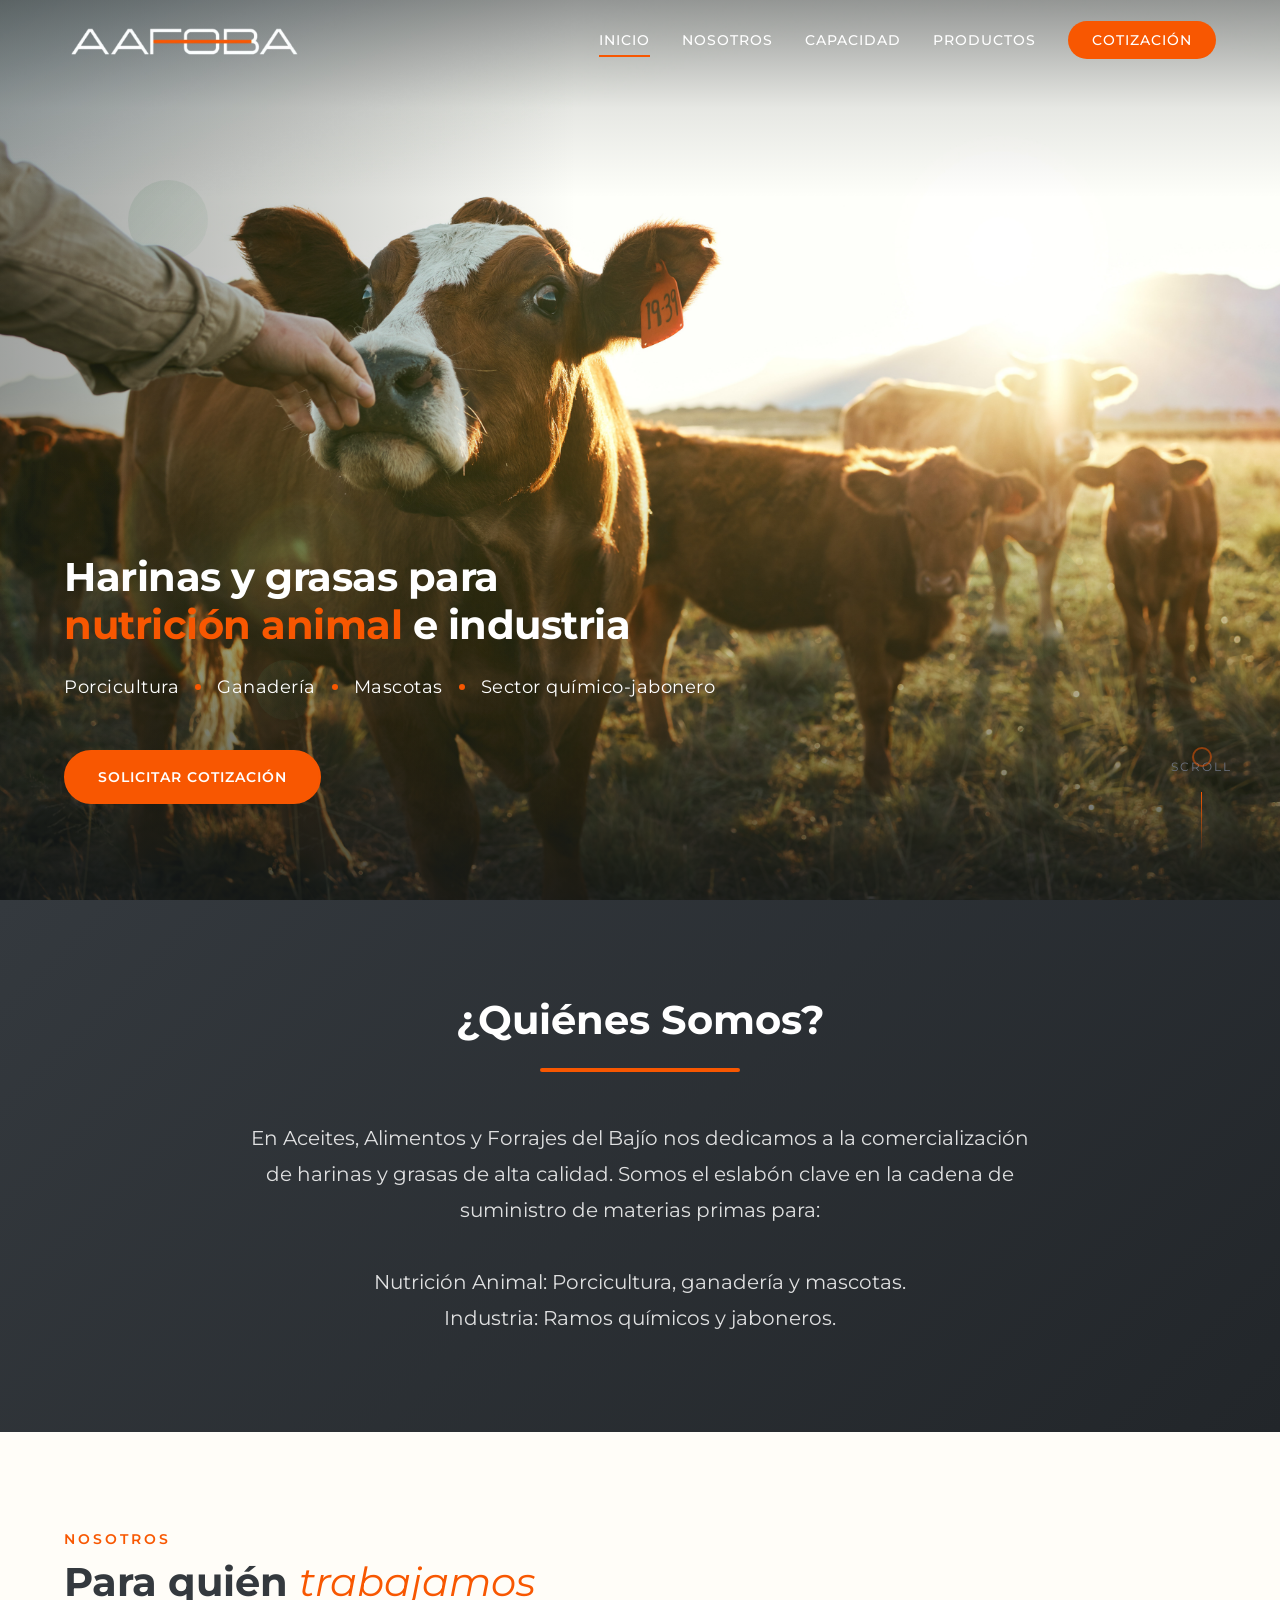
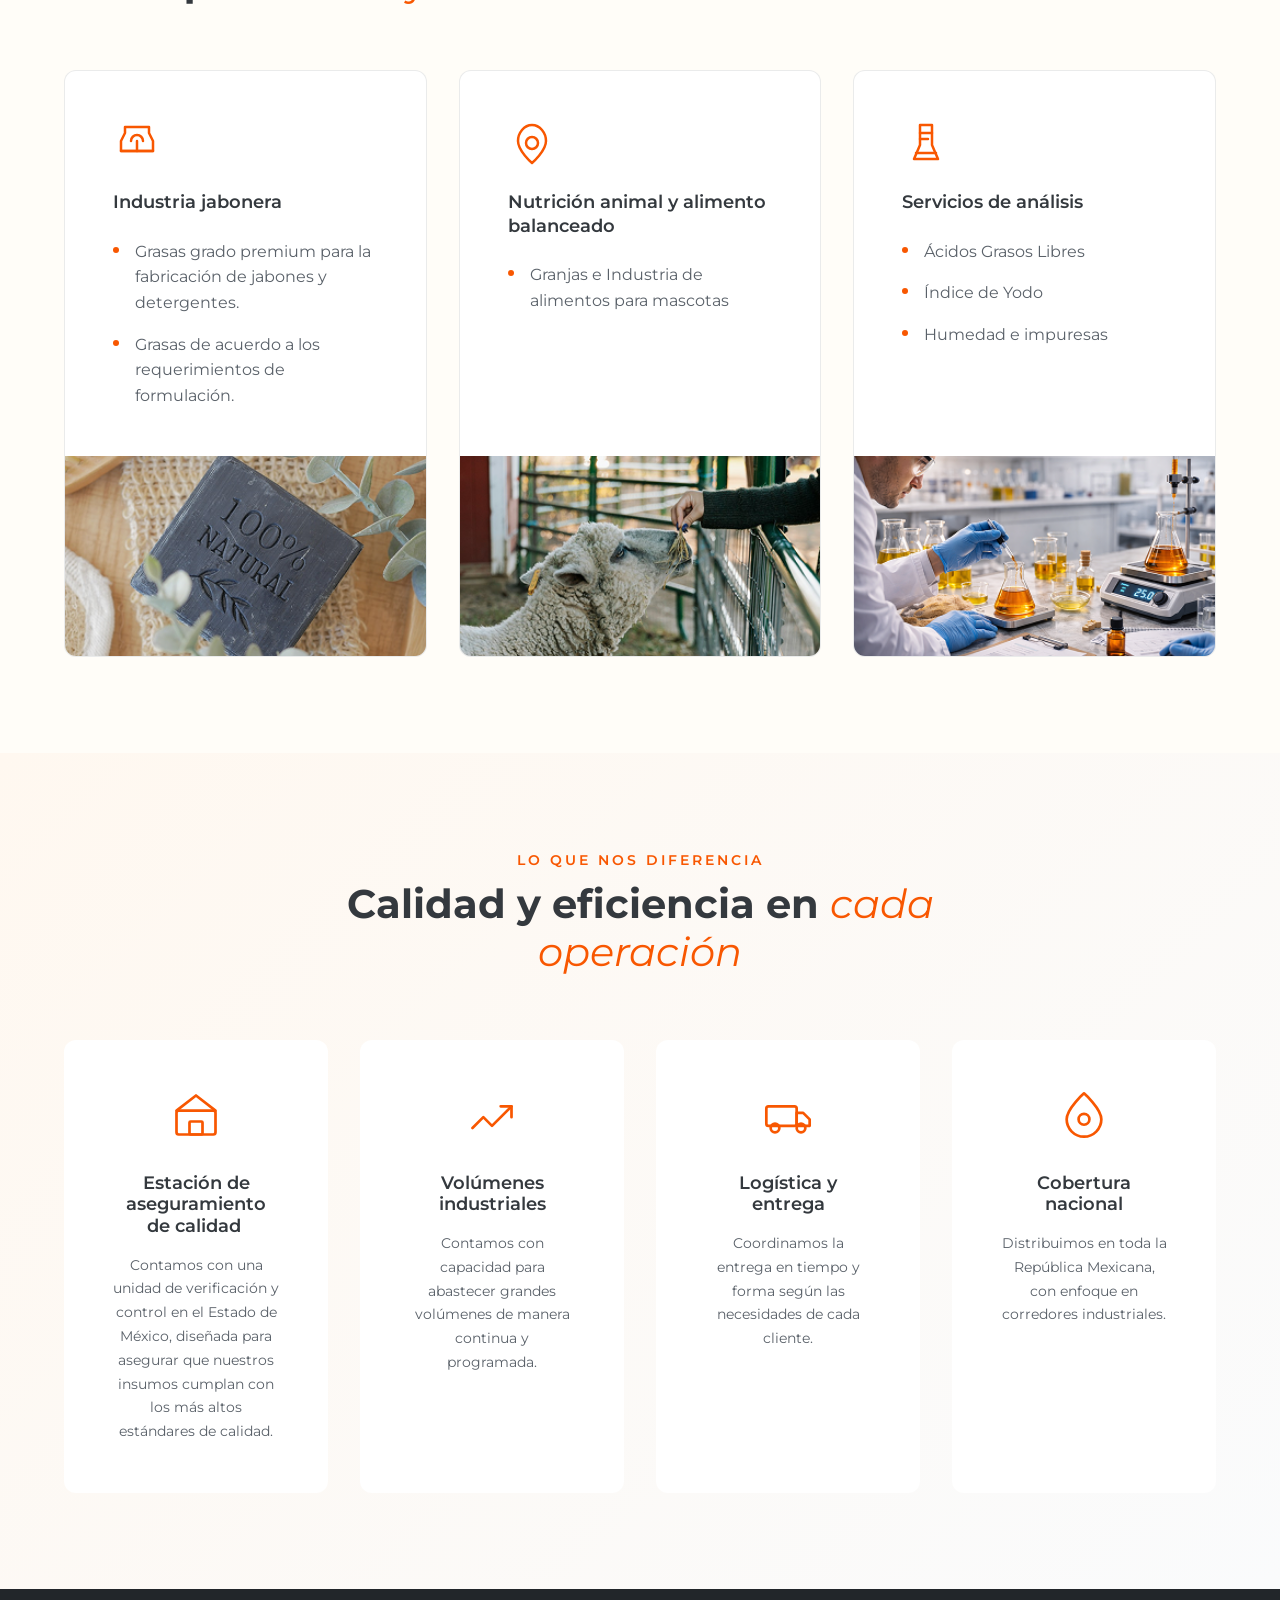
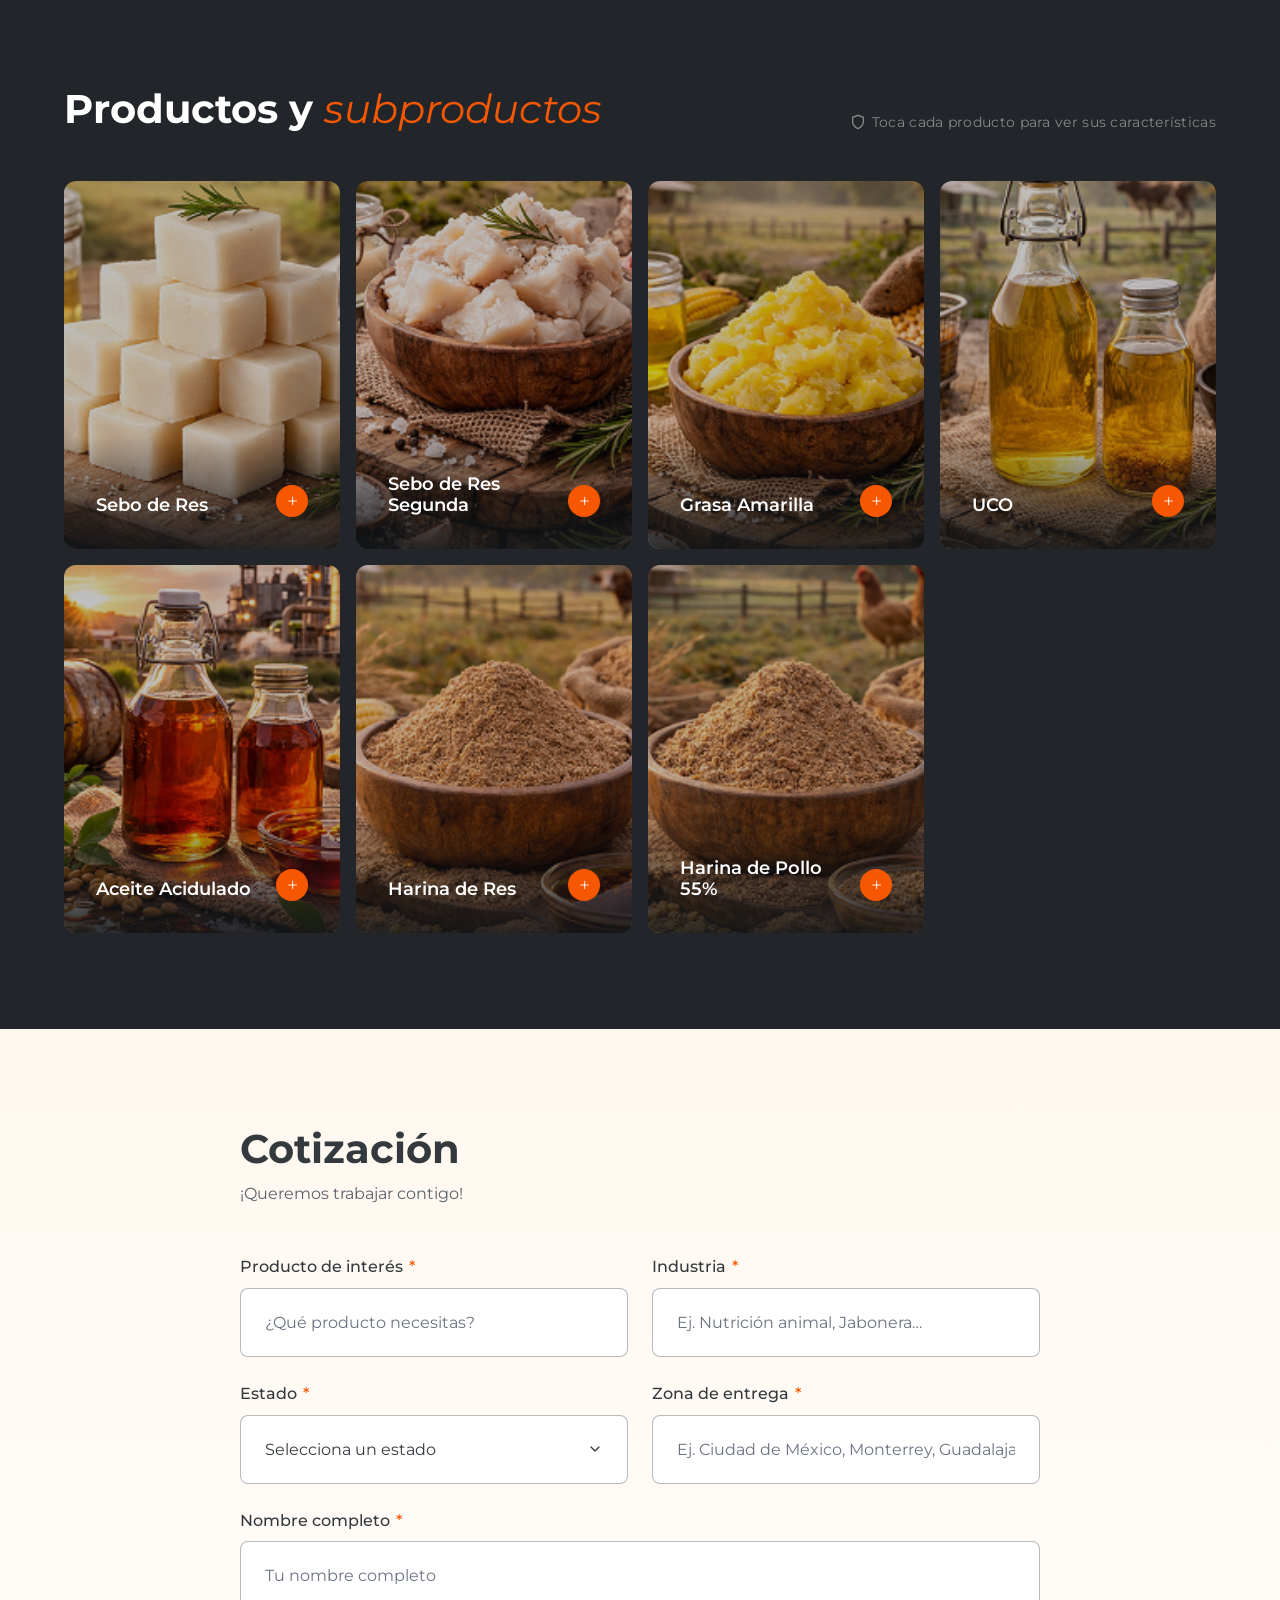
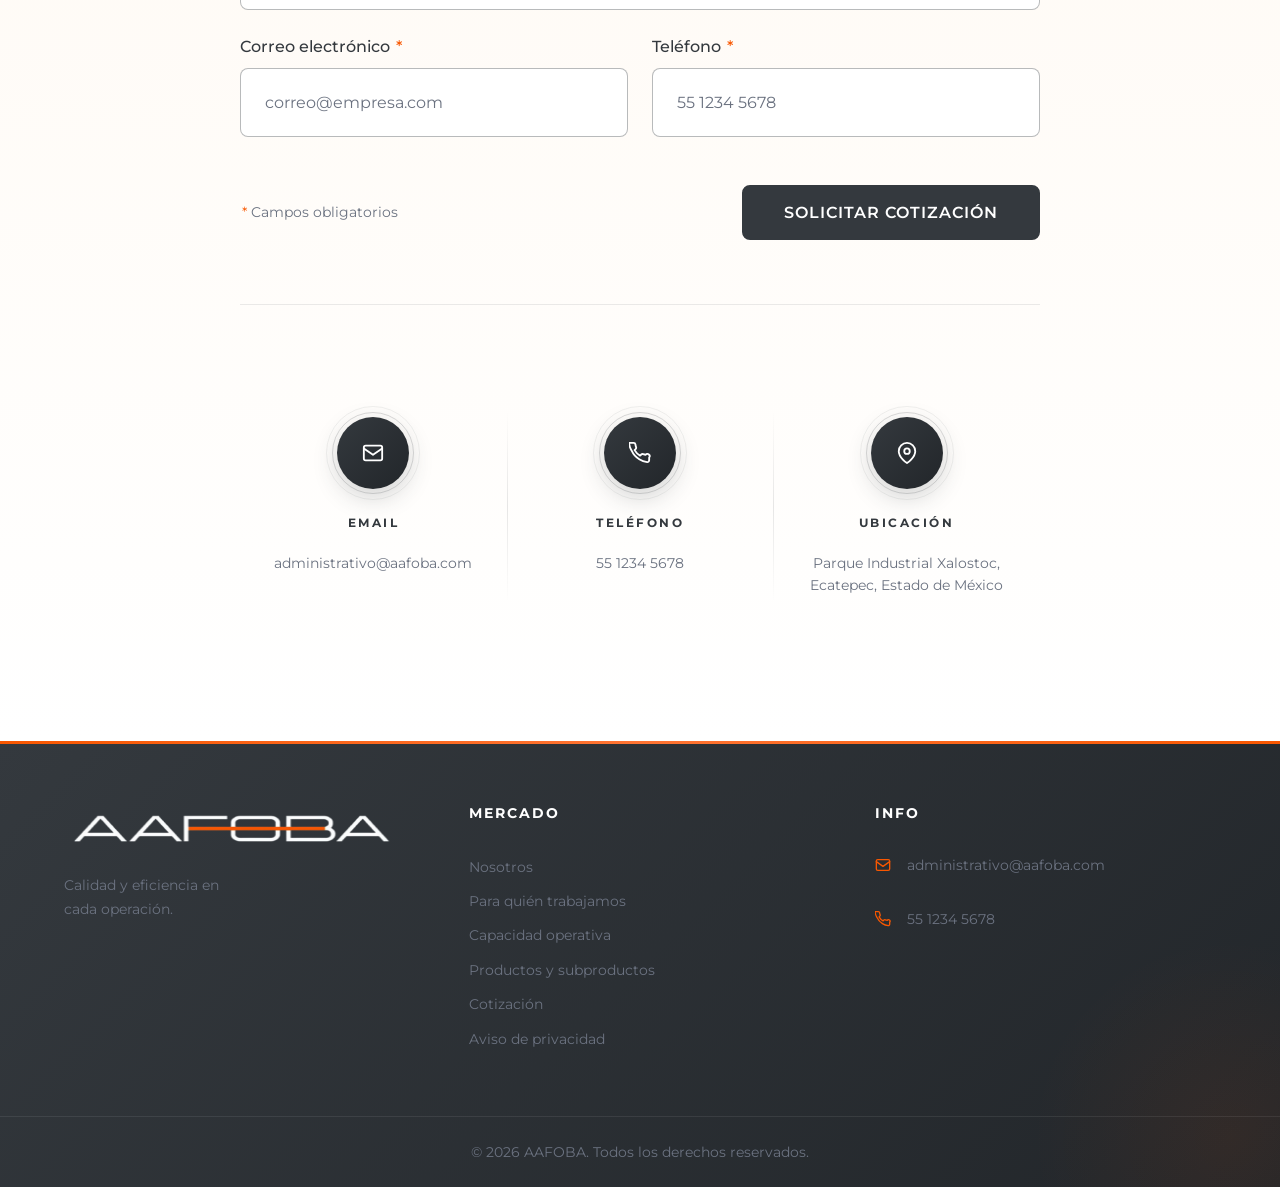
==== commit d638e695: "feat new deploy" ====
--- a/index.html
+++ b/index.html
@@ -38,7 +38,7 @@
     <header class="header" id="header">
         <nav class="nav container" aria-label="Navegación principal">
             <a href="#inicio" class="nav__logo" aria-label="AAFOBA - Ir al inicio">
-                <img src="Images/logo.png" alt="AAFOBA Logo" class="nav__logo-img" width="120" height="45">
+                <img src="Images/logo.png" alt="AAFOBA Logo" class="nav__logo-img" width="348" height="64">
             </a>
 
             <div class="nav__menu" id="nav-menu" role="navigation">
@@ -166,8 +166,8 @@
                             <img src="Images/jabonera.png"
                                  alt="Industria Jabonera"
                                  loading="lazy"
-                                 width="600"
-                                 height="400">
+                                 width="329"
+                                 height="256">
                         </div>
                     </article>
 
@@ -193,8 +193,8 @@
                             <img src="Images/nut_animal.png"
                                  alt="Nutrición animal y alimento balanceado"
                                  loading="lazy"
-                                 width="600"
-                                 height="400">
+                                 width="329"
+                                 height="256">
                         </div>
                     </article>
 
@@ -226,11 +226,11 @@
                             </ul>
                         </div>
                         <div class="clients__image">
-                            <img src="Images/ser_analisis.png"
+                            <img src="Images/Ser_analisis.png"
                                  alt="Servicios de análisis de laboratorio"
                                  loading="lazy"
-                                 width="600"
-                                 height="400">
+                                 width="329"
+                                 height="256">
                         </div>
                     </article>
                 </div>
@@ -327,12 +327,12 @@
                 <div class="products__grid">
 
                     <!-- Card 1: Sebo de Res -->
-                    <article class="products__card fade-in delay-1" role="button" tabindex="0" aria-label="Sebo de Res - toca para ver detalles">
+                    <article class="products__card fade-in delay-1" role="region" tabindex="0" aria-label="Sebo de Res - toca para ver detalles">
                         <img src="Images/sebo_res.png"
                              alt="Sebo de Res"
                              loading="lazy"
-                             width="400"
-                             height="500"
+                             width="281"
+                             height="221"
                              class="products__img">
                         <div class="products__overlay">
                             <div class="products__overlay-content">
@@ -351,12 +351,12 @@
                     </article>
 
                     <!-- Card 2: Sebo de Res Segunda -->
-                    <article class="products__card fade-in delay-2" role="button" tabindex="0" aria-label="Sebo de Res Segunda - toca para ver detalles">
+                    <article class="products__card fade-in delay-2" role="region" tabindex="0" aria-label="Sebo de Res Segunda - toca para ver detalles">
                         <img src="Images/sebo_res_segunda.png"
                              alt="Sebo de Res Segunda"
                              loading="lazy"
-                             width="400"
-                             height="500"
+                             width="281"
+                             height="221"
                              class="products__img">
                         <div class="products__overlay">
                             <div class="products__overlay-content">
@@ -375,12 +375,12 @@
                     </article>
 
                     <!-- Card 3: Grasa Amarilla -->
-                    <article class="products__card fade-in delay-3" role="button" tabindex="0" aria-label="Grasa Amarilla - toca para ver detalles">
+                    <article class="products__card fade-in delay-3" role="region" tabindex="0" aria-label="Grasa Amarilla - toca para ver detalles">
                         <img src="Images/grasa_amarilla.png"
                              alt="Grasa Amarilla"
                              loading="lazy"
-                             width="400"
-                             height="500"
+                             width="281"
+                             height="221"
                              class="products__img">
                         <div class="products__overlay">
                             <div class="products__overlay-content">
@@ -399,12 +399,12 @@
                     </article>
 
                     <!-- Card 4: UCO -->
-                    <article class="products__card fade-in delay-1" role="button" tabindex="0" aria-label="UCO - toca para ver detalles">
+                    <article class="products__card fade-in delay-1" role="region" tabindex="0" aria-label="UCO - toca para ver detalles">
                         <img src="Images/uco.png"
                              alt="UCO"
                              loading="lazy"
-                             width="400"
-                             height="500"
+                             width="281"
+                             height="221"
                              class="products__img">
                         <div class="products__overlay">
                             <div class="products__overlay-content">
@@ -423,12 +423,12 @@
                     </article>
 
                     <!-- Card 5: Aceite Acidulado -->
-                    <article class="products__card fade-in delay-2" role="button" tabindex="0" aria-label="Aceite Acidulado - toca para ver detalles">
+                    <article class="products__card fade-in delay-2" role="region" tabindex="0" aria-label="Aceite Acidulado - toca para ver detalles">
                         <img src="Images/Aceite_acidulado.png"
                              alt="Aceite Acidulado"
                              loading="lazy"
-                             width="400"
-                             height="500"
+                             width="281"
+                             height="221"
                              class="products__img">
                         <div class="products__overlay">
                             <div class="products__overlay-content">
@@ -447,12 +447,12 @@
                     </article>
 
                     <!-- Card 6: Harina de Res -->
-                    <article class="products__card fade-in delay-3" role="button" tabindex="0" aria-label="Harina de Res - toca para ver detalles">
+                    <article class="products__card fade-in delay-3" role="region" tabindex="0" aria-label="Harina de Res - toca para ver detalles">
                         <img src="Images/harina_res.png"
                              alt="Harina de Res"
                              loading="lazy"
-                             width="400"
-                             height="500"
+                             width="281"
+                             height="221"
                              class="products__img">
                         <div class="products__overlay">
                             <div class="products__overlay-content">
@@ -471,12 +471,12 @@
                     </article>
 
                     <!-- Card 7: Harina de Pollo 55% -->
-                    <article class="products__card fade-in delay-4" role="button" tabindex="0" aria-label="Harina de Pollo 55% - toca para ver detalles">
+                    <article class="products__card fade-in delay-4" role="region" tabindex="0" aria-label="Harina de Pollo 55% - toca para ver detalles">
                         <img src="Images/harina_pollo.png"
                              alt="Harina de Pollo 55%"
                              loading="lazy"
-                             width="400"
-                             height="500"
+                             width="281"
+                             height="221"
                              class="products__img">
                         <div class="products__overlay">
                             <div class="products__overlay-content">
@@ -629,7 +629,9 @@
 
                         <!-- Honeypot field for spam protection -->
                         <div class="quote__field--honeypot" aria-hidden="true">
-                            <input type="text" name="website" tabindex="-1" autocomplete="off">
+                            <label>
+                                <input type="text" name="website" tabindex="-1" autocomplete="off">
+                            </label>
                         </div>
 
                         <div class="quote__actions">
@@ -691,8 +693,8 @@
                 <img src="Images/logo.png"
                      alt="AAFOBA Logo"
                      class="footer__logo"
-                     width="120"
-                     height="45">
+                     width="348"
+                     height="64">
                 <p class="footer__tagline">Calidad y eficiencia en<br>cada operación.</p>
             </div>
 
@@ -712,7 +714,7 @@
             <!-- Columna 3: Info de contacto -->
             <div class="footer__column footer__column--contact">
                 <h4 class="footer__heading">Info</h4>
-                <a href="mailto:contacto@aafoba.com" class="footer__contact-item">
+                <a href="mailto:administrativo@aafoba.com" class="footer__contact-item">
                     <svg width="16" height="16" viewBox="0 0 24 24" fill="none" stroke="currentColor" stroke-width="2" stroke-linecap="round" stroke-linejoin="round" aria-hidden="true">
                         <rect x="2" y="4" width="20" height="16" rx="2"/>
                         <path d="M2 7l10 7 10-7"/>
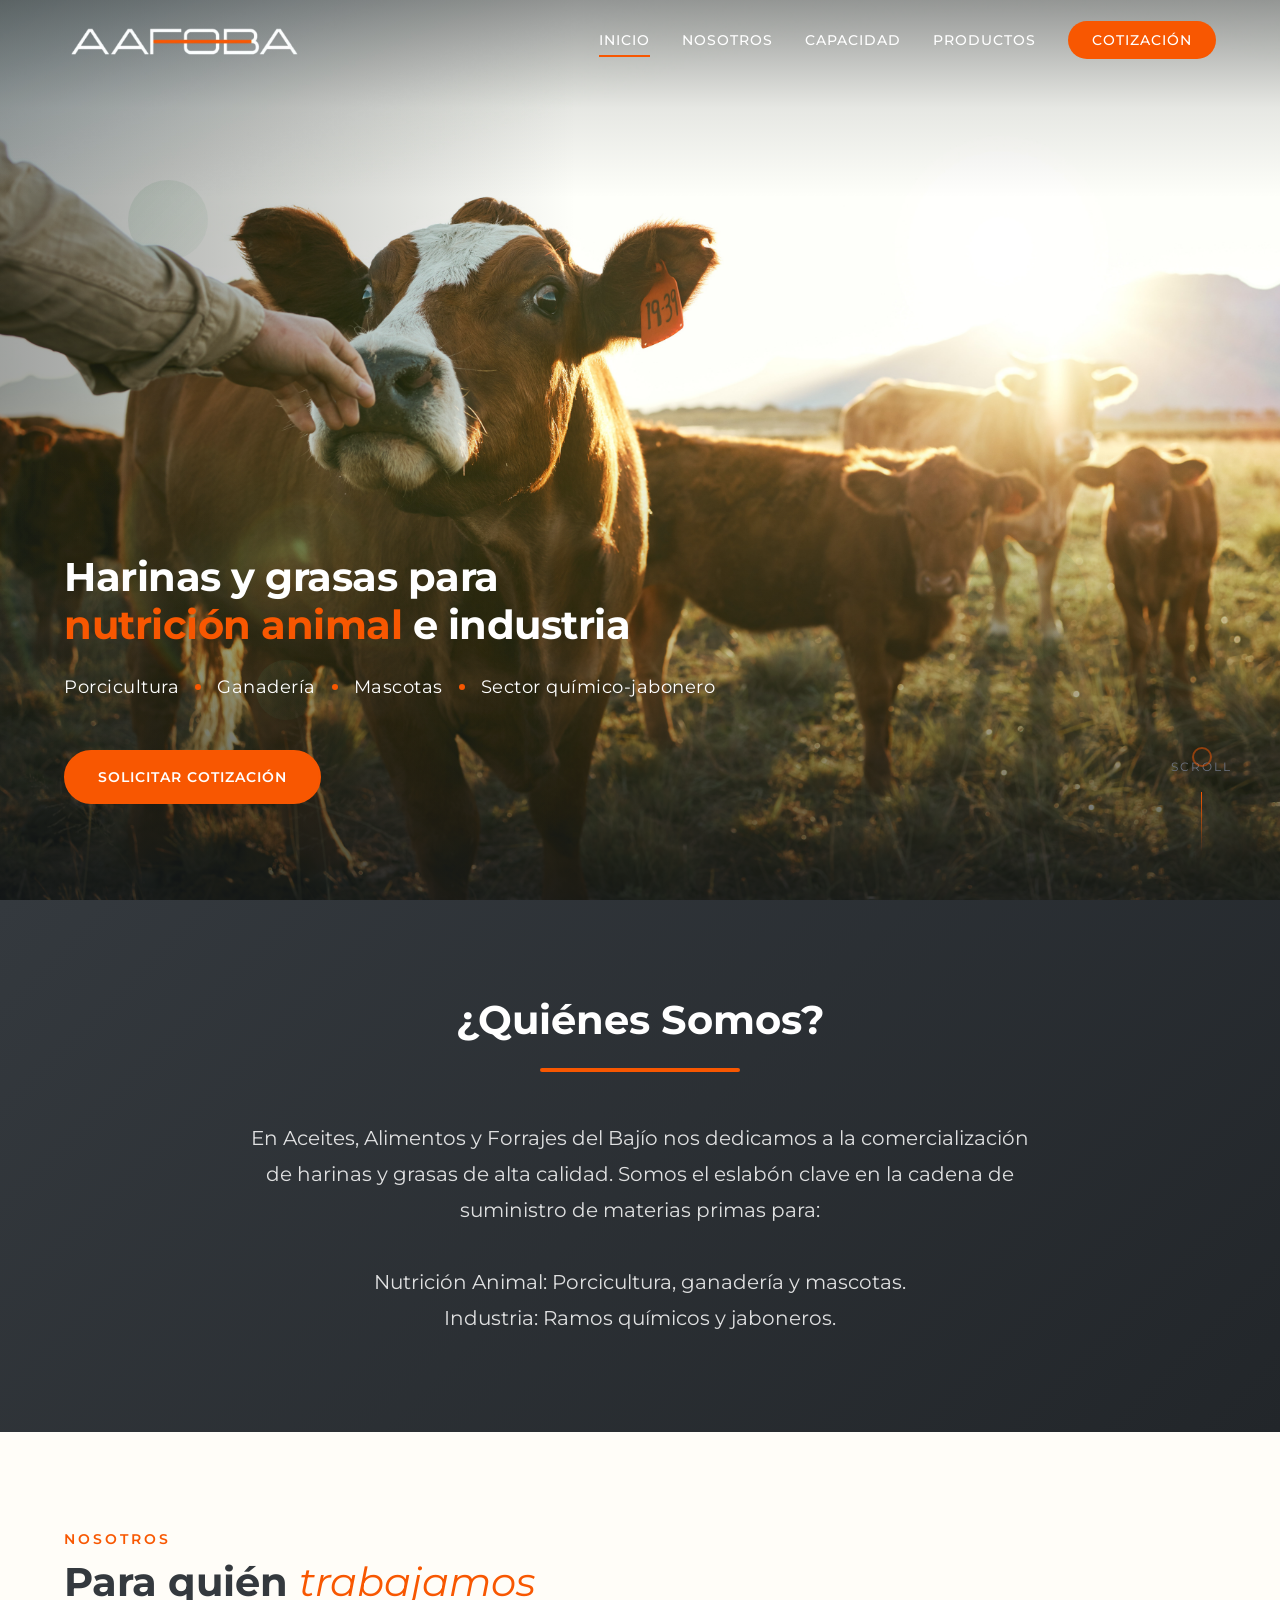
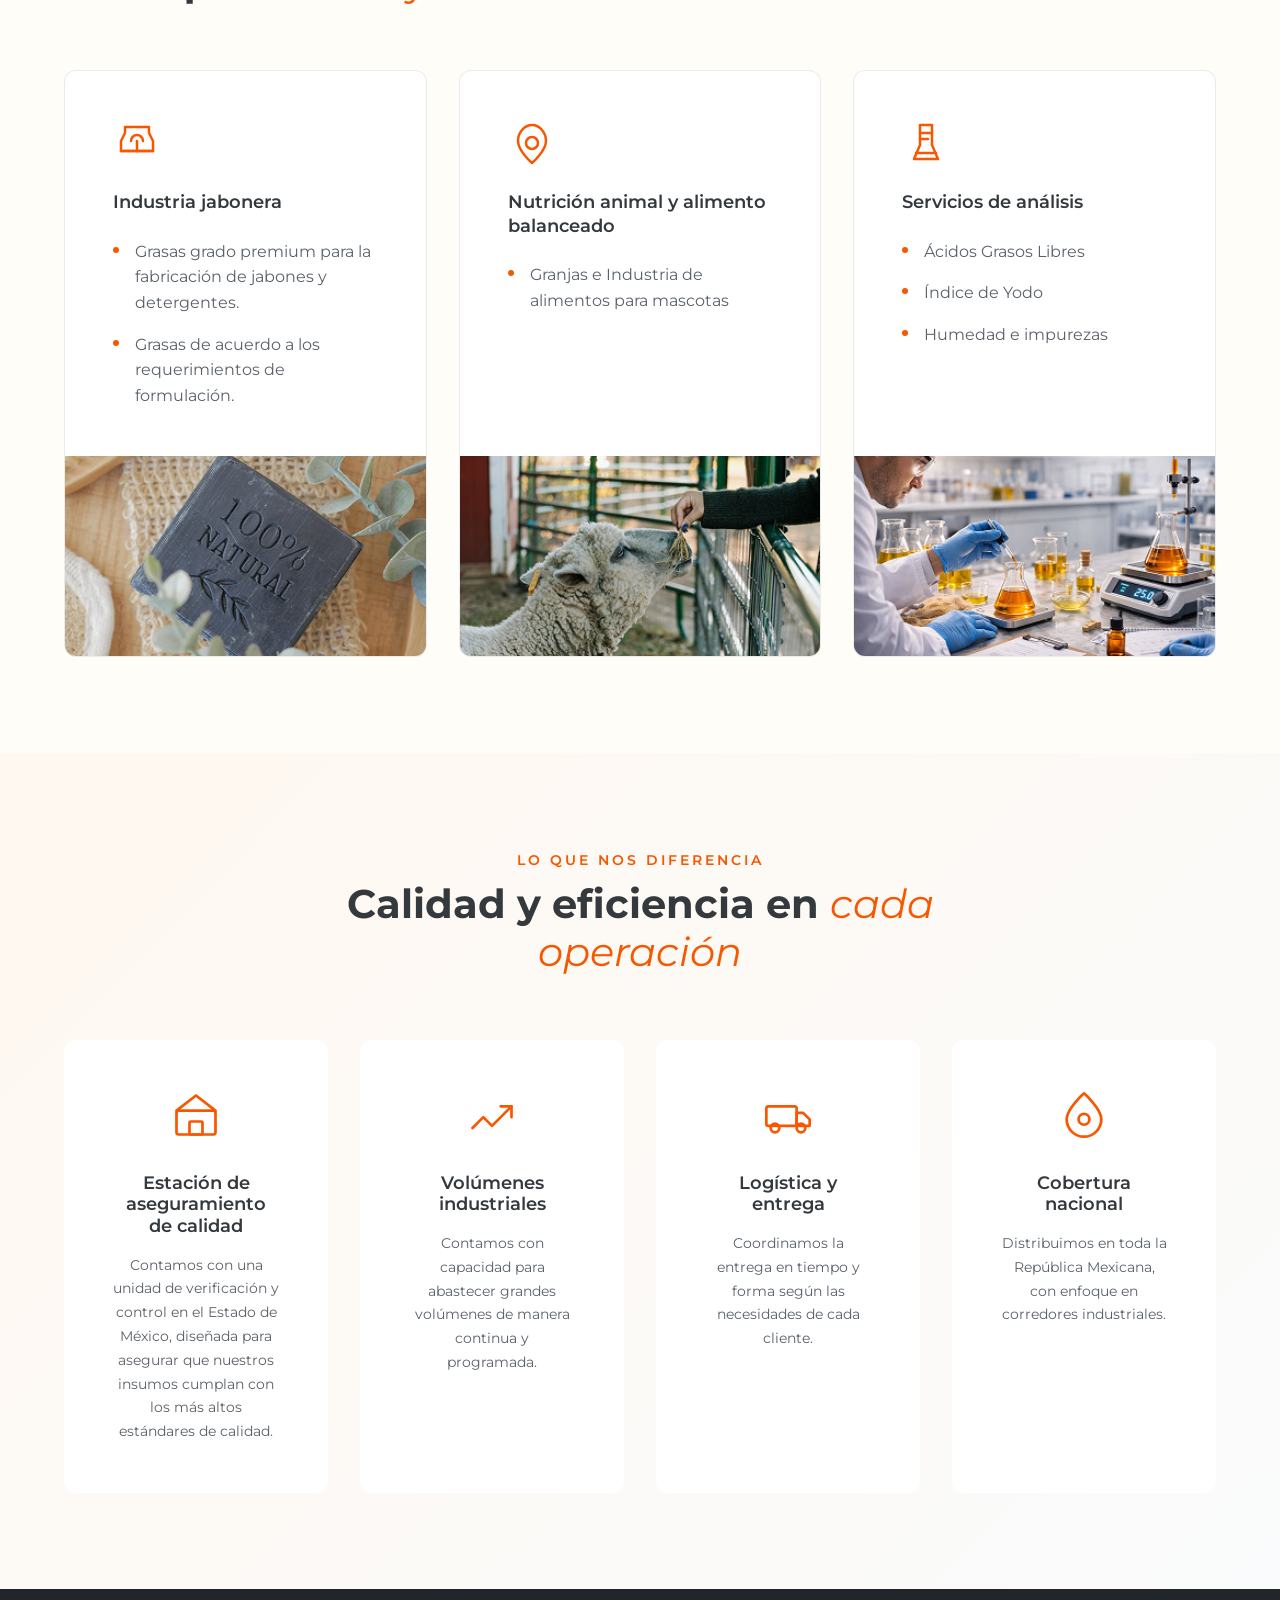
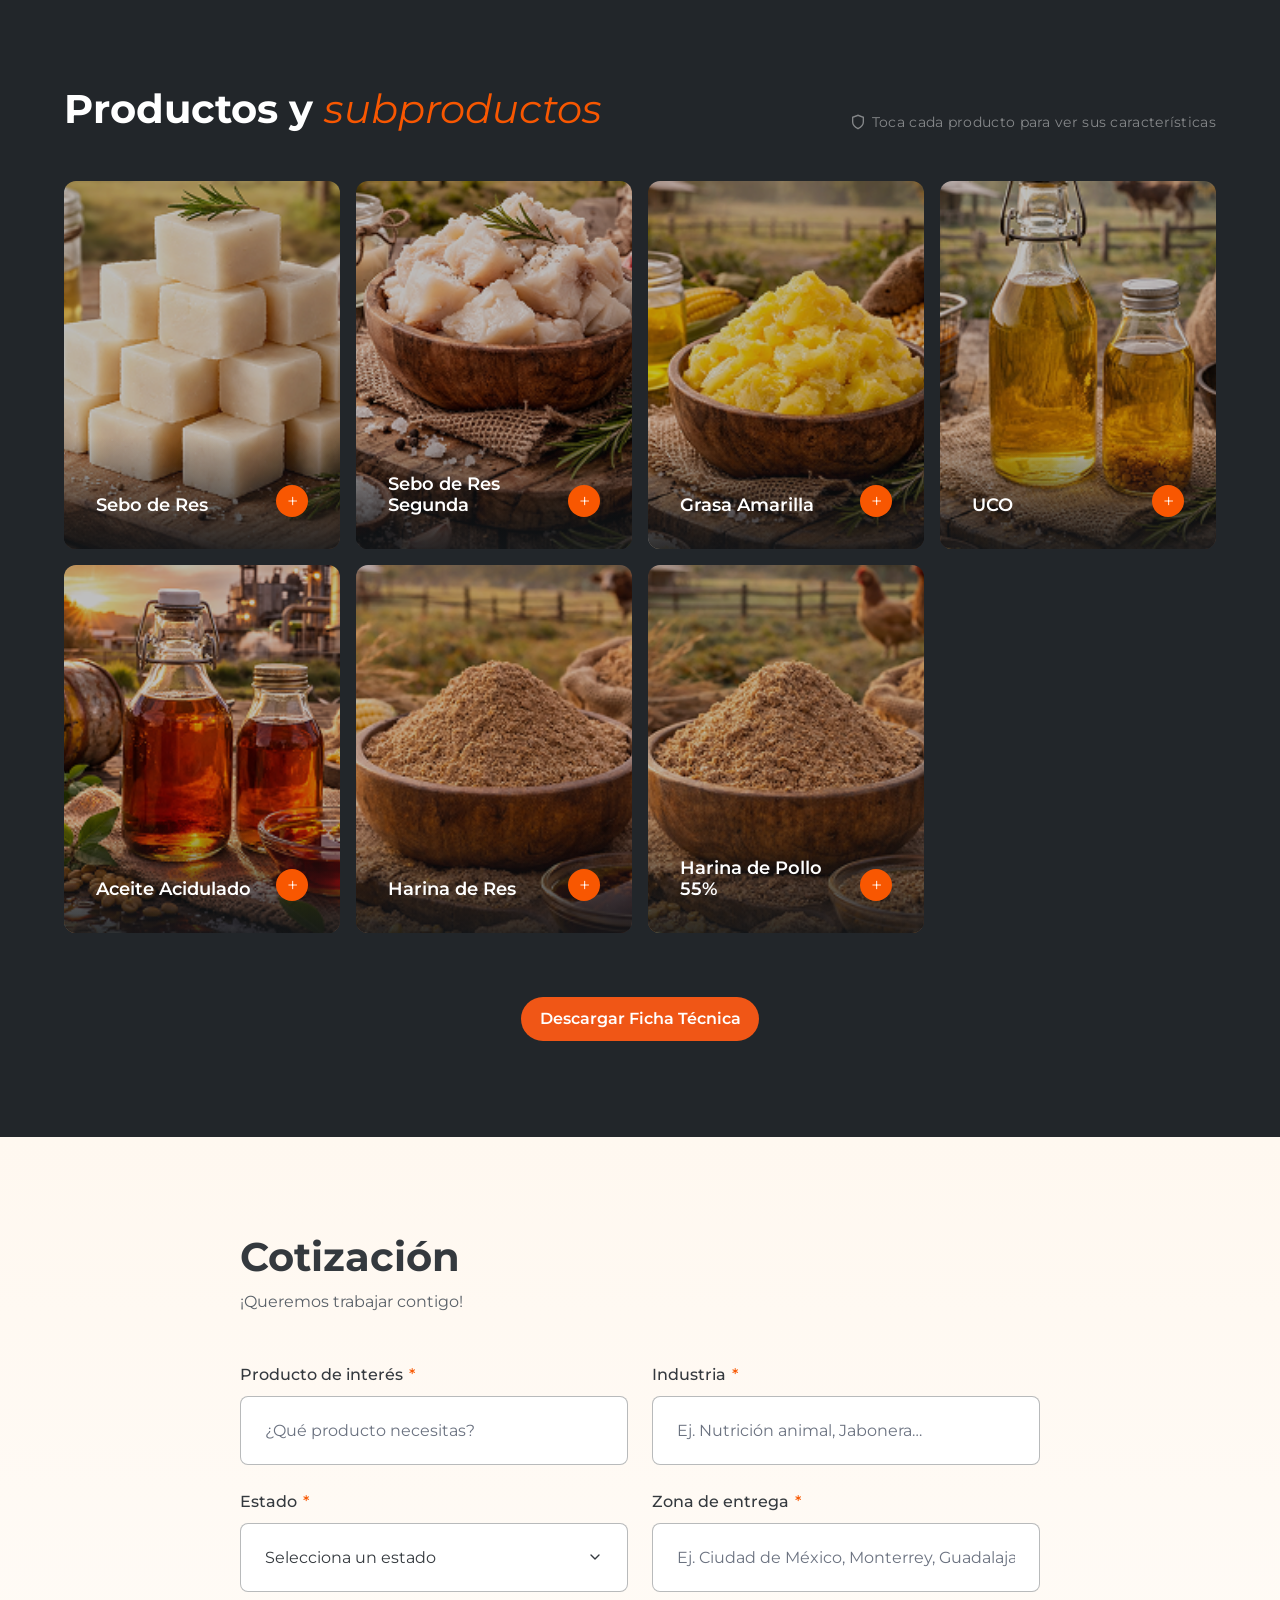
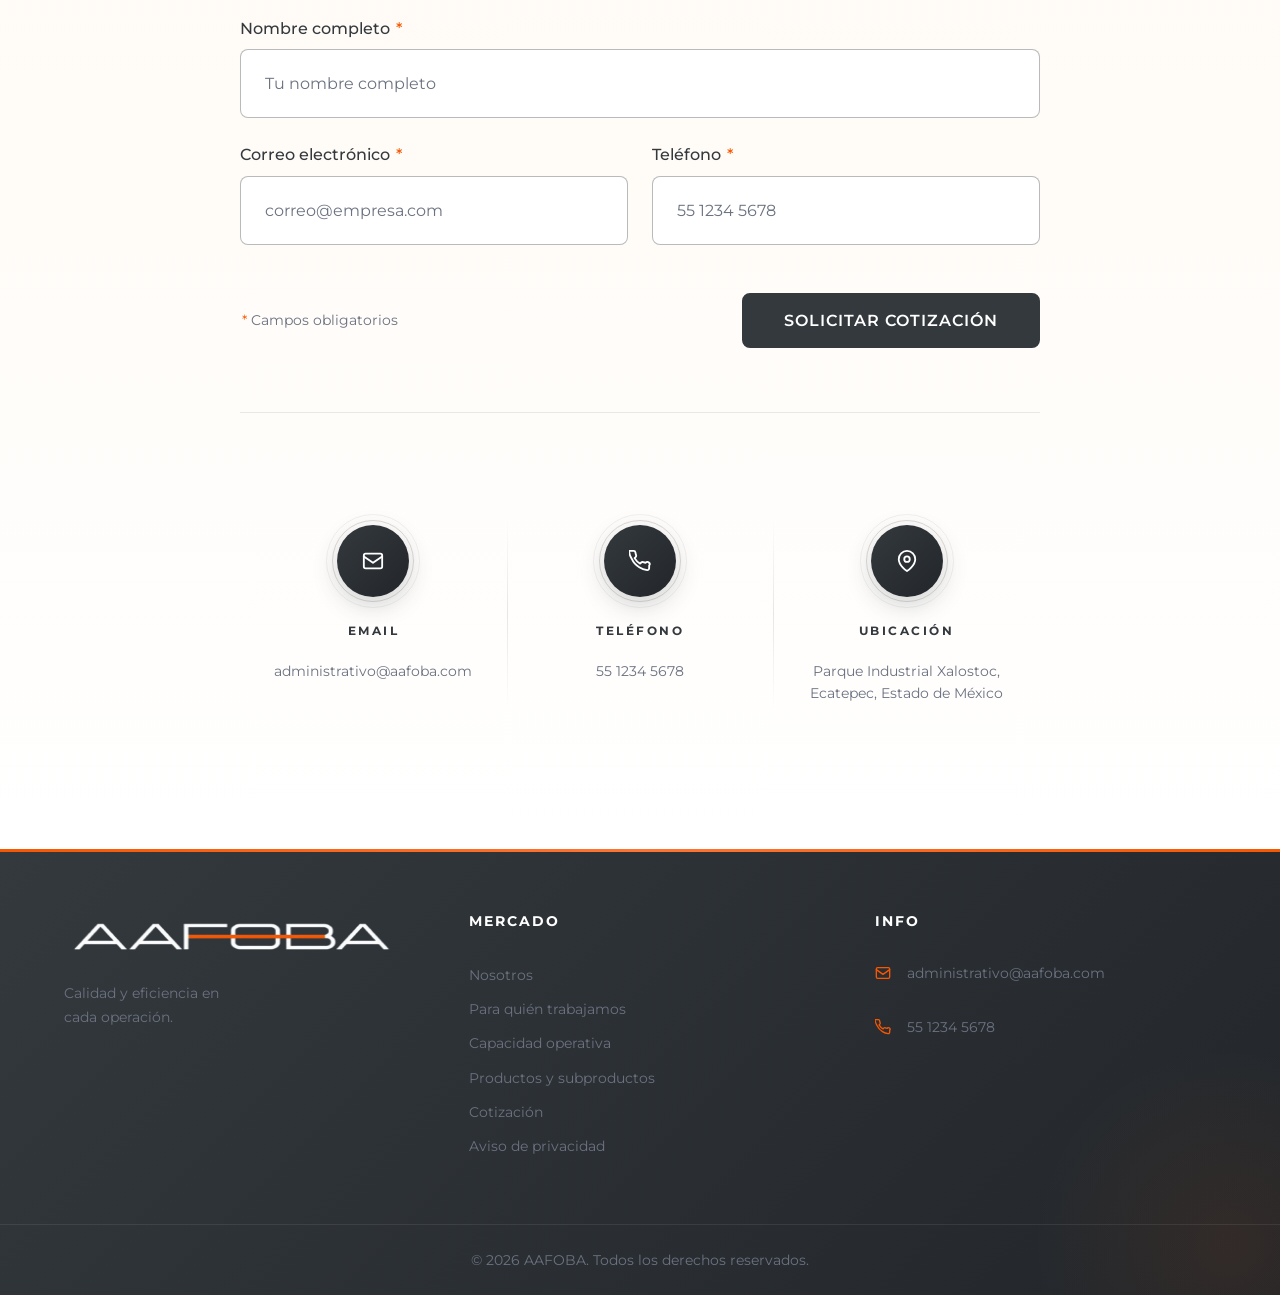
==== commit faf4059c: "feat-update 1.0.1 The main components are separated, creating cards. Form validations are added, and" ====
--- a/index.html
+++ b/index.html
@@ -30,719 +30,35 @@
 
     <!-- Styles -->
     <link rel="stylesheet" href="css/styles.css">
+
+    <!-- Components -->
+    <script src="feature/layouts/Header.js" defer></script>
+    <script src="feature/layouts/Footer.js" defer></script>
+
+    <script src="feature/modules/Hero.js" defer></script>
+    <script src="feature/modules/Objective.js" defer></script>
+    <script src="feature/modules/Clients.js" defer></script>
+    <script src="feature/modules/Capacity.js" defer></script>
+    <script src="feature/modules/Products.js" defer></script>
+    <script src="feature/modules/QuoteForm.js" defer></script>
+    <script src="feature/modules/NotFound.js" defer></script>
+
+    <script src="feature/components/ClientCard.js" defer></script>
+    <script src="feature/components/CapacityCard.js" defer></script>
+    <script src="feature/components/ProductCard.js" defer></script>
+    <script src="feature/components/ContactCards.js" defer></script>
 </head>
 <body>
-    <!-- ========================================
-         HEADER / NAVIGATION
-         ======================================== -->
-    <header class="header" id="header">
-        <nav class="nav container" aria-label="Navegación principal">
-            <a href="#inicio" class="nav__logo" aria-label="AAFOBA - Ir al inicio">
-                <img src="Images/logo.png" alt="AAFOBA Logo" class="nav__logo-img" width="348" height="64">
-            </a>
-
-            <div class="nav__menu" id="nav-menu" role="navigation">
-                <ul class="nav__list">
-                    <li class="nav__item">
-                        <a href="#inicio" class="nav__link active">Inicio</a>
-                    </li>
-                    <li class="nav__item">
-                        <a href="#nosotros" class="nav__link">Nosotros</a>
-                    </li>
-                    <li class="nav__item">
-                        <a href="#capacidad" class="nav__link">Capacidad</a>
-                    </li>
-                    <li class="nav__item">
-                        <a href="#productos" class="nav__link">Productos</a>
-                    </li>
-                    <li class="nav__item">
-                        <a href="#cotizacion" class="nav__link nav__link--cta">Cotización</a>
-                    </li>
-                </ul>
-            </div>
-
-            <!-- Mobile Menu Toggle -->
-            <button class="nav__toggle" id="nav-toggle" aria-label="Abrir menú" aria-expanded="false">
-                <span></span>
-                <span></span>
-                <span></span>
-            </button>
-        </nav>
-    </header>
-
-    <!-- ========================================
-         MAIN CONTENT
-         ======================================== -->
+    <aafo-header></aafo-header>
     <main>
-        <!-- ====== HERO SECTION ====== -->
-        <section class="hero" id="inicio" aria-labelledby="hero-title">
-            <div class="hero__background" data-parallax>
-                <div class="hero__overlay"></div>
-            </div>
-
-            <!-- Decorative Floating Shapes -->
-            <div class="floating-shapes" aria-hidden="true">
-                <div class="floating-shape floating-shape--1"></div>
-                <div class="floating-shape floating-shape--2"></div>
-                <div class="floating-shape floating-shape--3"></div>
-            </div>
-
-            <div class="hero__content">
-                <h1 class="hero__title" id="hero-title">
-                    Harinas y grasas para
-                    <br><span class="hero__title--highlight">nutrición animal</span> e industria
-                </h1>
-
-                <div class="hero__sectors" role="list" aria-label="Sectores que atendemos">
-                    <span class="hero__sector" role="listitem">Porcicultura</span>
-                    <span class="hero__sector-dot" aria-hidden="true"></span>
-                    <span class="hero__sector" role="listitem">Ganadería</span>
-                    <span class="hero__sector-dot" aria-hidden="true"></span>
-                    <span class="hero__sector" role="listitem">Mascotas</span>
-                    <span class="hero__sector-dot" aria-hidden="true"></span>
-                    <span class="hero__sector" role="listitem">Sector químico-jabonero</span>
-                </div>
-
-                <div class="hero__buttons">
-                    <a href="#cotizacion" class="btn btn--primary">Solicitar cotización</a>
-                </div>
-            </div>
-
-            <!-- Scroll Indicator -->
-            <div class="hero__scroll" aria-hidden="true">
-                <span class="hero__scroll-text">Scroll</span>
-                <div class="hero__scroll-line"></div>
-            </div>
-        </section>
-
-        <!-- ====== OBJECTIVE SECTION ====== -->
-        <section class="section objective" id="nosotros" aria-labelledby="objective-title">
-            <div class="container">
-                <h2 class="objective__title fade-in" id="objective-title">¿Quiénes Somos?</h2>
-                <div class="objective__line fade-in delay-1" aria-hidden="true"></div>
-<p class="objective__text fade-in delay-2">
-    En Aceites, Alimentos y Forrajes del Bajío nos dedicamos a la comercialización de harinas y grasas de alta calidad. Somos el eslabón clave en la cadena de suministro de materias primas para:
-    <br><br>
-    Nutrición Animal: Porcicultura, ganadería y mascotas.
-    <br>
-    Industria: Ramos químicos y jaboneros.
-</p>
-            </div>
-        </section>
-
-        <!-- ====== CLIENTS SECTION ====== -->
-        <section class="section clients" aria-labelledby="clients-title">
-            <div class="container">
-                <p class="clients__pretitle fade-in">Nosotros</p>
-                <h2 class="section__title section__title--left fade-in" id="clients-title">
-                    Para quién <em>trabajamos</em>
-                </h2>
-
-                <div class="clients__grid">
-                    <!-- Card: Industria Jabonera -->
-                    <article class="clients__card fade-in delay-1 shine-effect">
-                        <div class="clients__content">
-                            <div class="clients__icon" aria-hidden="true">
-                                <svg viewBox="0 0 48 48" fill="none" xmlns="http://www.w3.org/2000/svg">
-                                    <path d="M12 8h24v6l4 8v10H8V22l4-8V8z" stroke="currentColor" stroke-width="2.5" stroke-linejoin="round"/>
-                                    <path d="M8 32h32" stroke="currentColor" stroke-width="2.5" stroke-linecap="round"/>
-                                    <path d="M18 22c0-3.314 2.686-6 6-6s6 2.686 6 6" stroke="currentColor" stroke-width="2.5" stroke-linecap="round"/>
-                                    <path d="M24 22v10" stroke="currentColor" stroke-width="2.5" stroke-linecap="round"/>
-                                </svg>
-                            </div>
-                            <h3 class="clients__card-title">Industria jabonera</h3>
-                            <ul class="clients__list">
-                                <li>
-                                    <span class="clients__bullet" aria-hidden="true"></span>
-                                    Grasas grado premium para la fabricación de jabones y detergentes.
-                                </li>
-                                <li>
-                                    <span class="clients__bullet" aria-hidden="true"></span>
-                                    Grasas de acuerdo a los requerimientos de formulación.
-                                </li>
-                            </ul>
-                        </div>
-                        <div class="clients__image">
-                            <img src="Images/jabonera.png"
-                                 alt="Industria Jabonera"
-                                 loading="lazy"
-                                 width="329"
-                                 height="256">
-                        </div>
-                    </article>
-
-                    <!-- Card: Nutrición Animal -->
-                    <article class="clients__card fade-in delay-2 shine-effect">
-                        <div class="clients__content">
-                            <div class="clients__icon" aria-hidden="true">
-                                <svg viewBox="0 0 48 48" fill="none" xmlns="http://www.w3.org/2000/svg">
-                                    <path d="M24 6C16 6 10 14 10 22c0 10 14 22 14 22s14-12 14-22C38 14 32 6 24 6z" stroke="currentColor" stroke-width="2.5" stroke-linejoin="round"/>
-                                    <path d="M18 24c0-3.314 2.686-6 6-6s6 2.686 6 6-2.686 6-6 6-6-2.686-6-6z" stroke="currentColor" stroke-width="2.5"/>
-                                </svg>
-                            </div>
-                            <h3 class="clients__card-title">Nutrición animal y alimento balanceado</h3>
-                            <ul class="clients__list">
-                                <li>
-                                    <span class="clients__bullet" aria-hidden="true"></span>
-                                    Granjas e Industria de alimentos para mascotas
-                                   
-                                </li>
-                            </ul>
-                        </div>
-                        <div class="clients__image">
-                            <img src="Images/nut_animal.png"
-                                 alt="Nutrición animal y alimento balanceado"
-                                 loading="lazy"
-                                 width="329"
-                                 height="256">
-                        </div>
-                    </article>
-
-                    <!-- Card: Servicios de Análisis -->
-                    <article class="clients__card fade-in delay-3 shine-effect">
-                        <div class="clients__content">
-                            <div class="clients__icon" aria-hidden="true">
-                                <svg viewBox="0 0 48 48" fill="none" xmlns="http://www.w3.org/2000/svg">
-                                    <path d="M18 6h12v20l6 14H12L18 26V6z" stroke="currentColor" stroke-width="2.5" stroke-linejoin="round"/>
-                                    <path d="M14 34h20" stroke="currentColor" stroke-width="2.5" stroke-linecap="round"/>
-                                    <path d="M18 14h12" stroke="currentColor" stroke-width="2.5" stroke-linecap="round"/>
-                                    <path d="M18 20h8" stroke="currentColor" stroke-width="2.5" stroke-linecap="round"/>
-                                </svg>
-                            </div>
-                            <h3 class="clients__card-title">Servicios de análisis</h3>
-                            <ul class="clients__list">
-                                <li>
-                                    <span class="clients__bullet" aria-hidden="true"></span>
-                                    Ácidos Grasos Libres
-                                </li>
-                                <li>
-                                    <span class="clients__bullet" aria-hidden="true"></span>
-                                    Índice de Yodo
-                                </li>
-                                                                <li>
-                                    <span class="clients__bullet" aria-hidden="true"></span>
-                                    Humedad e impuresas
-                                </li>
-                            </ul>
-                        </div>
-                        <div class="clients__image">
-                            <img src="Images/Ser_analisis.png"
-                                 alt="Servicios de análisis de laboratorio"
-                                 loading="lazy"
-                                 width="329"
-                                 height="256">
-                        </div>
-                    </article>
-                </div>
-            </div>
-        </section>
-
-        <!-- ====== CAPACITY SECTION ====== -->
-        <section class="section capacity" id="capacidad" aria-labelledby="capacity-title">
-            <div class="container">
-                <header class="capacity__header">
-                    <p class="capacity__pretitle fade-in">Lo que nos diferencia</p>
-                    <h2 class="capacity__title fade-in" id="capacity-title">
-                        Calidad y eficiencia en
-                        <em>cada operación</em>
-                    </h2>
-                </header>
-
-                <div class="capacity__grid">
-                    <!-- Card: Producción propia -->
-                    <article class="capacity__card scale-in delay-1">
-                        <div class="capacity__icon" aria-hidden="true">
-                            <svg viewBox="0 0 48 48" fill="none" xmlns="http://www.w3.org/2000/svg">
-                                <rect x="6" y="20" width="36" height="22" rx="2" stroke="currentColor" stroke-width="2.5" stroke-linejoin="round"/>
-                                <path d="M6 20L24 6L42 20" stroke="currentColor" stroke-width="2.5" stroke-linecap="round" stroke-linejoin="round"/>
-                                <rect x="18" y="30" width="12" height="12" rx="1" stroke="currentColor" stroke-width="2.5"/>
-                            </svg>
-                        </div>
-                        <h3 class="capacity__card-title">Estación de aseguramiento de calidad </h3>
-                        <p class="capacity__card-text">
-                            Contamos con una unidad de verificación y control en el Estado de México, diseñada para asegurar que nuestros insumos cumplan con los más altos estándares de calidad.
-                        </p>
-                    </article>
-
-                    <!-- Card: Volúmenes industriales -->
-                    <article class="capacity__card scale-in delay-2">
-                        <div class="capacity__icon" aria-hidden="true">
-                            <svg viewBox="0 0 48 48" fill="none" xmlns="http://www.w3.org/2000/svg">
-                                <path d="M6 36L16 26L24 34L42 16" stroke="currentColor" stroke-width="2.5" stroke-linecap="round" stroke-linejoin="round"/>
-                                <path d="M32 16H42V26" stroke="currentColor" stroke-width="2.5" stroke-linecap="round" stroke-linejoin="round"/>
-                            </svg>
-                        </div>
-                        <h3 class="capacity__card-title">Volúmenes industriales</h3>
-                        <p class="capacity__card-text">
-                            Contamos con capacidad para abastecer grandes volúmenes de manera continua y programada.
-                        </p>
-                    </article>
-
-                    <!-- Card: Logística y entrega -->
-                    <article class="capacity__card scale-in delay-3">
-                        <div class="capacity__icon" aria-hidden="true">
-                            <svg viewBox="0 0 48 48" fill="none" xmlns="http://www.w3.org/2000/svg">
-                                <rect x="4" y="16" width="28" height="18" rx="2" stroke="currentColor" stroke-width="2.5" stroke-linejoin="round"/>
-                                <path d="M32 22h6l6 6v6h-12V22z" stroke="currentColor" stroke-width="2.5" stroke-linejoin="round"/>
-                                <circle cx="12" cy="36" r="4" stroke="currentColor" stroke-width="2.5"/>
-                                <circle cx="36" cy="36" r="4" stroke="currentColor" stroke-width="2.5"/>
-                            </svg>
-                        </div>
-                        <h3 class="capacity__card-title">Logística y entrega</h3>
-                        <p class="capacity__card-text">
-                            Coordinamos la entrega en tiempo y forma según las necesidades de cada cliente.
-                        </p>
-                    </article>
-
-                    <!-- Card: Cobertura nacional -->
-                    <article class="capacity__card scale-in delay-4">
-                        <div class="capacity__icon" aria-hidden="true">
-                            <svg viewBox="0 0 48 48" fill="none" xmlns="http://www.w3.org/2000/svg">
-                                <path d="M24 4C24 4 40 18 40 28C40 36.837 32.837 44 24 44C15.163 44 8 36.837 8 28C8 18 24 4 24 4Z" stroke="currentColor" stroke-width="2.5" stroke-linecap="round" stroke-linejoin="round"/>
-                                <circle cx="24" cy="28" r="5" stroke="currentColor" stroke-width="2.5"/>
-                            </svg>
-                        </div>
-                        <h3 class="capacity__card-title">Cobertura nacional</h3>
-                        <p class="capacity__card-text">
-                            Distribuimos en toda la República Mexicana, con enfoque en corredores industriales.
-                        </p>
-                    </article>
-                </div>
-            </div>
-        </section>
-
-        <!-- ====== PRODUCTS SECTION ====== -->
-        <section class="section products" id="productos" aria-labelledby="products-title">
-            <div class="container">
-                <header class="products__header">
-                    <h2 class="section__title section__title--left fade-in" id="products-title">
-                        Productos y <em>subproductos</em>
-                    </h2>
-                    <p class="products__hint fade-in delay-1" aria-hidden="true">
-                        <svg width="16" height="16" viewBox="0 0 24 24" fill="none" stroke="currentColor" stroke-width="2"><path d="M12 22s8-4 8-10V5l-8-3-8 3v7c0 6 8 10 8 10z"/></svg>
-                        Toca cada producto para ver sus características
-                    </p>
-                </header>
-
-                <div class="products__grid">
-
-                    <!-- Card 1: Sebo de Res -->
-                    <article class="products__card fade-in delay-1" role="region" tabindex="0" aria-label="Sebo de Res - toca para ver detalles">
-                        <img src="Images/sebo_res.png"
-                             alt="Sebo de Res"
-                             loading="lazy"
-                             width="281"
-                             height="221"
-                             class="products__img">
-                        <div class="products__overlay">
-                            <div class="products__overlay-content">
-                                <h3 class="products__title">Sebo de Res</h3>
-                                <ul class="products__list">
-                                    <li>Grasa animal procesada</li>
-                                    <li>Alta energía</li>
-                                    <li>Alimentos balanceados</li>
-                                </ul>
-                            </div>
-                        </div>
-                        <div class="products__label">
-                            <h3 class="products__label-text">Sebo de Res</h3>
-                            <span class="products__label-icon" aria-hidden="true">+</span>
-                        </div>
-                    </article>
-
-                    <!-- Card 2: Sebo de Res Segunda -->
-                    <article class="products__card fade-in delay-2" role="region" tabindex="0" aria-label="Sebo de Res Segunda - toca para ver detalles">
-                        <img src="Images/sebo_res_segunda.png"
-                             alt="Sebo de Res Segunda"
-                             loading="lazy"
-                             width="281"
-                             height="221"
-                             class="products__img">
-                        <div class="products__overlay">
-                            <div class="products__overlay-content">
-                                <h3 class="products__title">Sebo de Res Segunda</h3>
-                                <ul class="products__list">
-                                    <li>Grasa animal funcional</li>
-                                    <li>Opción eficiente</li>
-                                    <li>Nutrición animal</li>
-                                </ul>
-                            </div>
-                        </div>
-                        <div class="products__label">
-                            <h3 class="products__label-text">Sebo de Res Segunda</h3>
-                            <span class="products__label-icon" aria-hidden="true">+</span>
-                        </div>
-                    </article>
-
-                    <!-- Card 3: Grasa Amarilla -->
-                    <article class="products__card fade-in delay-3" role="region" tabindex="0" aria-label="Grasa Amarilla - toca para ver detalles">
-                        <img src="Images/grasa_amarilla.png"
-                             alt="Grasa Amarilla"
-                             loading="lazy"
-                             width="281"
-                             height="221"
-                             class="products__img">
-                        <div class="products__overlay">
-                            <div class="products__overlay-content">
-                                <h3 class="products__title">Grasa Amarilla</h3>
-                                <ul class="products__list">
-                                    <li>Grasa vegetal energética</li>
-                                    <li>Alto contenido graso</li>
-                                    <li>Concentrados animales</li>
-                                </ul>
-                            </div>
-                        </div>
-                        <div class="products__label">
-                            <h3 class="products__label-text">Grasa Amarilla</h3>
-                            <span class="products__label-icon" aria-hidden="true">+</span>
-                        </div>
-                    </article>
-
-                    <!-- Card 4: UCO -->
-                    <article class="products__card fade-in delay-1" role="region" tabindex="0" aria-label="UCO - toca para ver detalles">
-                        <img src="Images/uco.png"
-                             alt="UCO"
-                             loading="lazy"
-                             width="281"
-                             height="221"
-                             class="products__img">
-                        <div class="products__overlay">
-                            <div class="products__overlay-content">
-                                <h3 class="products__title">UCO</h3>
-                                <ul class="products__list">
-                                    <li>Aceite reciclado</li>
-                                    <li>Recurso sostenible</li>
-                                    <li>Formulación alimenticia</li>
-                                </ul>
-                            </div>
-                        </div>
-                        <div class="products__label">
-                            <h3 class="products__label-text">UCO</h3>
-                            <span class="products__label-icon" aria-hidden="true">+</span>
-                        </div>
-                    </article>
-
-                    <!-- Card 5: Aceite Acidulado -->
-                    <article class="products__card fade-in delay-2" role="region" tabindex="0" aria-label="Aceite Acidulado - toca para ver detalles">
-                        <img src="Images/Aceite_acidulado.png"
-                             alt="Aceite Acidulado"
-                             loading="lazy"
-                             width="281"
-                             height="221"
-                             class="products__img">
-                        <div class="products__overlay">
-                            <div class="products__overlay-content">
-                                <h3 class="products__title">Aceite Acidulado</h3>
-                                <ul class="products__list">
-                                    <li>Aceite vegetal modificado</li>
-                                    <li>Mayor estabilidad</li>
-                                    <li>Uso industrial</li>
-                                </ul>
-                            </div>
-                        </div>
-                        <div class="products__label">
-                            <h3 class="products__label-text">Aceite Acidulado</h3>
-                            <span class="products__label-icon" aria-hidden="true">+</span>
-                        </div>
-                    </article>
-
-                    <!-- Card 6: Harina de Res -->
-                    <article class="products__card fade-in delay-3" role="region" tabindex="0" aria-label="Harina de Res - toca para ver detalles">
-                        <img src="Images/harina_res.png"
-                             alt="Harina de Res"
-                             loading="lazy"
-                             width="281"
-                             height="221"
-                             class="products__img">
-                        <div class="products__overlay">
-                            <div class="products__overlay-content">
-                                <h3 class="products__title">Harina de Res</h3>
-                                <ul class="products__list">
-                                    <li>Proteína animal</li>
-                                    <li>Alta digestibilidad</li>
-                                    <li>Nutrición animal</li>
-                                </ul>
-                            </div>
-                        </div>
-                        <div class="products__label">
-                            <h3 class="products__label-text">Harina de Res</h3>
-                            <span class="products__label-icon" aria-hidden="true">+</span>
-                        </div>
-                    </article>
-
-                    <!-- Card 7: Harina de Pollo 55% -->
-                    <article class="products__card fade-in delay-4" role="region" tabindex="0" aria-label="Harina de Pollo 55% - toca para ver detalles">
-                        <img src="Images/harina_pollo.png"
-                             alt="Harina de Pollo 55%"
-                             loading="lazy"
-                             width="281"
-                             height="221"
-                             class="products__img">
-                        <div class="products__overlay">
-                            <div class="products__overlay-content">
-                                <h3 class="products__title">Harina de Pollo 55%</h3>
-                                <ul class="products__list">
-                                    <li>Proteína aviar</li>
-                                    <li>Alto contenido proteico</li>
-                                    <li>Formulación balanceada</li>
-                                </ul>
-                            </div>
-                        </div>
-                        <div class="products__label">
-                            <h3 class="products__label-text">Harina de Pollo 55%</h3>
-                            <span class="products__label-icon" aria-hidden="true">+</span>
-                        </div>
-                    </article>
-
-                </div>
-            </div>
-        </section>
-
-        <!-- ====== QUOTE SECTION ====== -->
-        <section class="section quote" id="cotizacion" aria-labelledby="quote-title">
-            <div class="container">
-                <div class="quote__wrapper">
-                    <header class="quote__header fade-in">
-                        <h2 class="quote__title" id="quote-title">Cotización</h2>
-                        <p class="quote__subtitle">¡Queremos trabajar contigo!</p>
-                    </header>
-
-                    <form class="quote__form fade-in delay-1"
-                          id="quote-form"
-                          action="/api/quote"
-                          method="POST"
-                          data-form="quote">
-
-                        <div class="quote__row">
-                            <div class="quote__field">
-                                <label for="producto" class="quote__label">Producto de interés <span class="quote__required" aria-hidden="true">*</span></label>
-                                <input type="text"
-                                       id="producto"
-                                       name="producto"
-                                       class="quote__input"
-                                       placeholder="¿Qué producto necesitas?"
-                                       required
-                                       autocomplete="off">
-                            </div>
-
-                            <div class="quote__field">
-                                <label for="industria" class="quote__label">Industria <span class="quote__required" aria-hidden="true">*</span></label>
-                                <input type="text"
-                                       id="industria"
-                                       name="industria"
-                                       class="quote__input"
-                                       placeholder="Ej. Nutrición animal, Jabonera…"
-                                       required
-                                       autocomplete="organization">
-                            </div>
-                        </div>
-
-                        <div class="quote__row">
-                            <div class="quote__field">
-                                <label for="estado" class="quote__label">Estado <span class="quote__required" aria-hidden="true">*</span></label>
-                                <select id="estado"
-                                        name="estado"
-                                        class="quote__input quote__select"
-                                        required>
-                                    <option value="" disabled selected>Selecciona un estado</option>
-                                    <option value="AGU">Aguascalientes</option>
-                                    <option value="BCN">Baja California</option>
-                                    <option value="BCS">Baja California Sur</option>
-                                    <option value="CAM">Campeche</option>
-                                    <option value="CHP">Chiapas</option>
-                                    <option value="CHH">Chihuahua</option>
-                                    <option value="CMX">Ciudad de México</option>
-                                    <option value="COA">Coahuila</option>
-                                    <option value="COL">Colima</option>
-                                    <option value="DUR">Durango</option>
-                                    <option value="GUA">Guanajuato</option>
-                                    <option value="GRO">Guerrero</option>
-                                    <option value="HID">Hidalgo</option>
-                                    <option value="JAL">Jalisco</option>
-                                    <option value="MEX">Estado de México</option>
-                                    <option value="MIC">Michoacán</option>
-                                    <option value="MOR">Morelos</option>
-                                    <option value="NAY">Nayarit</option>
-                                    <option value="NLE">Nuevo León</option>
-                                    <option value="OAX">Oaxaca</option>
-                                    <option value="PUE">Puebla</option>
-                                    <option value="QUE">Querétaro</option>
-                                    <option value="ROO">Quintana Roo</option>
-                                    <option value="SLP">San Luis Potosí</option>
-                                    <option value="SIN">Sinaloa</option>
-                                    <option value="SON">Sonora</option>
-                                    <option value="TAB">Tabasco</option>
-                                    <option value="TAM">Tamaulipas</option>
-                                    <option value="TLA">Tlaxcala</option>
-                                    <option value="VER">Veracruz</option>
-                                    <option value="YUC">Yucatán</option>
-                                    <option value="ZAC">Zacatecas</option>
-                                </select>
-                            </div>
-
-                            <div class="quote__field">
-                                <label for="zona" class="quote__label">Zona de entrega <span class="quote__required" aria-hidden="true">*</span></label>
-                                <input type="text"
-                                       id="zona"
-                                       name="zona"
-                                       class="quote__input"
-                                       placeholder="Ej. Ciudad de México, Monterrey, Guadalajara..."
-                                       required>
-                            </div>
-                        </div>
-
-                        <div class="quote__field">
-                            <label for="nombre" class="quote__label">Nombre completo <span class="quote__required" aria-hidden="true">*</span></label>
-                            <input type="text"
-                                   id="nombre"
-                                   name="nombre"
-                                   class="quote__input"
-                                   placeholder="Tu nombre completo"
-                                   required
-                                   autocomplete="name">
-                        </div>
-
-                        <div class="quote__row">
-                            <div class="quote__field">
-                                <label for="correo" class="quote__label">Correo electrónico <span class="quote__required" aria-hidden="true">*</span></label>
-                                <input type="email"
-                                       id="correo"
-                                       name="correo"
-                                       class="quote__input"
-                                       placeholder="correo@empresa.com"
-                                       required
-                                       autocomplete="email">
-                            </div>
-
-                            <div class="quote__field">
-                                <label for="telefono" class="quote__label">Teléfono <span class="quote__required" aria-hidden="true">*</span></label>
-                                <input type="tel"
-                                       id="telefono"
-                                       name="telefono"
-                                       class="quote__input"
-                                       placeholder="55 1234 5678"
-                                       required
-                                       autocomplete="tel"
-                                       pattern="[\d\s\-\+\(\)]{7,15}">
-                            </div>
-                        </div>
-
-                        <!-- Honeypot field for spam protection -->
-                        <div class="quote__field--honeypot" aria-hidden="true">
-                            <label>
-                                <input type="text" name="website" tabindex="-1" autocomplete="off">
-                            </label>
-                        </div>
-
-                        <div class="quote__actions">
-                            <p class="quote__note"><span class="quote__required" aria-hidden="true">*</span> Campos obligatorios</p>
-                            <button type="submit" class="btn btn--primary btn--large">
-                                Solicitar cotización
-                            </button>
-                        </div>
-                    </form>
-
-                    <!-- Accesos directos de contacto -->
-                    <div class="quote__contacts fade-in delay-2">
-                        <a href="mailto:administrativo@aafoba.com" class="quote__contact-card">
-                            <div class="quote__contact-icon" aria-hidden="true">
-                                <svg width="22" height="22" viewBox="0 0 24 24" fill="none" stroke="currentColor" stroke-width="2" stroke-linecap="round" stroke-linejoin="round">
-                                    <rect x="2" y="4" width="20" height="16" rx="2"/>
-                                    <path d="M2 7l10 7 10-7"/>
-                                </svg>
-                            </div>
-                            <span class="quote__contact-label">Email</span>
-                            <span class="quote__contact-value">administrativo@aafoba.com</span>
-                        </a>
-
-                        <a href="tel:+525512345678" class="quote__contact-card">
-                            <div class="quote__contact-icon" aria-hidden="true">
-                                <svg width="22" height="22" viewBox="0 0 24 24" fill="none" stroke="currentColor" stroke-width="2" stroke-linecap="round" stroke-linejoin="round">
-                                    <path d="M22 16.92v3a2 2 0 01-2.18 2 19.79 19.79 0 01-8.63-3.07A19.5 19.5 0 013.07 9.8a19.79 19.79 0 01-3.07-8.67A2 2 0 012 1h3a2 2 0 012 1.72 12.84 12.84 0 00.7 2.81 2 2 0 01-.45 2.11L6.09 8.91a16 16 0 006 6l1.27-1.27a2 2 0 012.11-.45 12.84 12.84 0 002.81.7A2 2 0 0122 16.92z"/>
-                                </svg>
-                            </div>
-                            <span class="quote__contact-label">Teléfono</span>
-                            <span class="quote__contact-value">55 1234 5678</span>
-                        </a>
-
-                        <a href="https://maps.google.com/?q=Parque+Industrial+Xalostoc,+Ecatepec,+Estado+de+Mexico" target="_blank" rel="noopener noreferrer" class="quote__contact-card">
-                            <div class="quote__contact-icon" aria-hidden="true">
-                                <svg width="22" height="22" viewBox="0 0 24 24" fill="none" stroke="currentColor" stroke-width="2" stroke-linecap="round" stroke-linejoin="round">
-                                    <path d="M21 10c0 7-9 13-9 13S3 17 3 10a9 9 0 0118 0z"/>
-                                    <circle cx="12" cy="10" r="3"/>
-                                </svg>
-                            </div>
-                            <span class="quote__contact-label">Ubicación</span>
-                            <span class="quote__contact-value">Parque Industrial Xalostoc,<br>Ecatepec, Estado de México</span>
-                        </a>
-                    </div>
-
-                </div>
-            </div>
-        </section>
+        <aafo-hero></aafo-hero>
+        <aafo-objective></aafo-objective>
+        <aafo-clients></aafo-clients>
+        <aafo-capacity></aafo-capacity>
+        <aafo-products></aafo-products>
+        <aafo-quote-form></aafo-quote-form>
     </main>
-
-    <!-- ========================================
-         FOOTER
-         ======================================== -->
-    <footer class="footer" role="contentinfo">
-        <div class="footer__main container">
-
-            <!-- Columna 1: Brand -->
-            <div class="footer__brand">
-                <img src="Images/logo.png"
-                     alt="AAFOBA Logo"
-                     class="footer__logo"
-                     width="348"
-                     height="64">
-                <p class="footer__tagline">Calidad y eficiencia en<br>cada operación.</p>
-            </div>
-
-            <!-- Columna 2: Mercado -->
-            <div class="footer__column">
-                <h4 class="footer__heading">Mercado</h4>
-                <ul class="footer__nav">
-                    <li><a href="#nosotros" class="footer__nav-link">Nosotros</a></li>
-                    <li><a href="#nosotros" class="footer__nav-link">Para quién trabajamos</a></li>
-                    <li><a href="#capacidad" class="footer__nav-link">Capacidad operativa</a></li>
-                    <li><a href="#productos" class="footer__nav-link">Productos y subproductos</a></li>
-                    <li><a href="#cotizacion" class="footer__nav-link">Cotización</a></li>
-                    <li><a href="/aviso-de-privacidad" class="footer__nav-link">Aviso de privacidad</a></li>
-                </ul>
-            </div>
-
-            <!-- Columna 3: Info de contacto -->
-            <div class="footer__column footer__column--contact">
-                <h4 class="footer__heading">Info</h4>
-                <a href="mailto:administrativo@aafoba.com" class="footer__contact-item">
-                    <svg width="16" height="16" viewBox="0 0 24 24" fill="none" stroke="currentColor" stroke-width="2" stroke-linecap="round" stroke-linejoin="round" aria-hidden="true">
-                        <rect x="2" y="4" width="20" height="16" rx="2"/>
-                        <path d="M2 7l10 7 10-7"/>
-                    </svg>
-                    administrativo@aafoba.com
-                </a>
-                <a href="tel:+525512345678" class="footer__contact-item">
-                    <svg width="16" height="16" viewBox="0 0 24 24" fill="none" stroke="currentColor" stroke-width="2" stroke-linecap="round" stroke-linejoin="round" aria-hidden="true">
-                        <path d="M22 16.92v3a2 2 0 01-2.18 2 19.79 19.79 0 01-8.63-3.07A19.5 19.5 0 013.07 9.8a19.79 19.79 0 01-3.07-8.67A2 2 0 012 1h3a2 2 0 012 1.72 12.84 12.84 0 00.7 2.81 2 2 0 01-.45 2.11L6.09 8.91a16 16 0 006 6l1.27-1.27a2 2 0 012.11-.45 12.84 12.84 0 002.81.7A2 2 0 0122 16.92z"/>
-                    </svg>
-                    55 1234 5678
-                </a>
-            </div>
-
-        </div>
-
-        <div class="footer__bottom">
-            <div class="container">
-                <p class="footer__copyright">
-                    &copy; <span id="current-year"></span> AAFOBA. Todos los derechos reservados.
-                </p>
-            </div>
-        </div>
-    </footer>
-
-    <!-- ========================================
-         SCRIPTS
-         ======================================== -->
+    <aafo-footer></aafo-footer>
     <script src="js/main.js"></script>
 </body>
 </html>
--- a/css/styles.css
+++ b/css/styles.css
@@ -58,24 +58,24 @@
     /* Typography */
     --font-family: 'Montserrat', -apple-system, BlinkMacSystemFont, 'Segoe UI', Roboto, sans-serif;
 
-    --font-size-xs: 0.75rem;    /* 12px */
-    --font-size-sm: 0.875rem;   /* 14px */
-    --font-size-base: 1rem;     /* 16px */
-    --font-size-lg: 1.125rem;   /* 18px */
-    --font-size-xl: 1.25rem;    /* 20px */
-    --font-size-2xl: 1.5rem;    /* 24px */
-    --font-size-3xl: 2rem;      /* 32px */
-    --font-size-4xl: 2.5rem;    /* 40px */
-    --font-size-5xl: 3.5rem;    /* 56px */
+    --font-size-xs: 0.75rem; /* 12px */
+    --font-size-sm: 0.875rem; /* 14px */
+    --font-size-base: 1rem; /* 16px */
+    --font-size-lg: 1.125rem; /* 18px */
+    --font-size-xl: 1.25rem; /* 20px */
+    --font-size-2xl: 1.5rem; /* 24px */
+    --font-size-3xl: 2rem; /* 32px */
+    --font-size-4xl: 2.5rem; /* 40px */
+    --font-size-5xl: 3.5rem; /* 56px */
 
     /* Spacing Scale */
-    --spacing-xs: 0.5rem;   /* 8px */
-    --spacing-sm: 1rem;     /* 16px */
-    --spacing-md: 1.5rem;   /* 24px */
-    --spacing-lg: 2rem;     /* 32px */
-    --spacing-xl: 3rem;     /* 48px */
-    --spacing-2xl: 4rem;    /* 64px */
-    --spacing-3xl: 6rem;    /* 96px */
+    --spacing-xs: 0.5rem; /* 8px */
+    --spacing-sm: 1rem; /* 16px */
+    --spacing-md: 1.5rem; /* 24px */
+    --spacing-lg: 2rem; /* 32px */
+    --spacing-xl: 3rem; /* 48px */
+    --spacing-2xl: 4rem; /* 64px */
+    --spacing-3xl: 6rem; /* 96px */
 
     /* Layout */
     --container-max: 1200px;
@@ -424,21 +424,21 @@
     width: 100%;
     height: 100%;
     background: linear-gradient(
-        to top,
-        rgba(20, 23, 26, 0.75) 0%,
-        rgba(20, 23, 26, 0.3) 25%,
-        transparent 50%
+            to top,
+            rgba(20, 23, 26, 0.75) 0%,
+            rgba(20, 23, 26, 0.3) 25%,
+            transparent 50%
     ),
     linear-gradient(
-        to bottom,
-        rgba(20, 23, 26, 0.45) 0%,
-        rgba(20, 23, 26, 0.1) 12%,
-        transparent 22%
+            to bottom,
+            rgba(20, 23, 26, 0.45) 0%,
+            rgba(20, 23, 26, 0.1) 12%,
+            transparent 22%
     ),
     linear-gradient(
-        to right,
-        rgba(20, 23, 26, 0.4) 0%,
-        transparent 45%
+            to right,
+            rgba(20, 23, 26, 0.4) 0%,
+            transparent 45%
     );
 }
 
@@ -919,9 +919,11 @@
 .products__grid .products__card:nth-child(5) {
     grid-column: 1;
 }
+
 .products__grid .products__card:nth-child(6) {
     grid-column: 2;
 }
+
 .products__grid .products__card:nth-child(7) {
     grid-column: 3;
 }
@@ -1015,7 +1017,7 @@
     transform: translateY(30px);
     opacity: 0;
     transition: transform 0.45s cubic-bezier(0.25, 0.46, 0.45, 0.94),
-                opacity 0.45s ease;
+    opacity 0.45s ease;
     width: 100%;
 }
 
@@ -1067,7 +1069,44 @@
     margin-bottom: 0;
 }
 
-/* .products__cta eliminado — botones de cotizar removidos de las cards */
+/* --- Download Button --- */
+.products__cta {
+    display: flex;
+    justify-content: center;
+    margin-top: var(--spacing-2xl);
+    width: 100%;
+}
+
+.btn-download {
+    display: inline-flex;
+    padding: 9.145px 18.29px;
+    justify-content: center;
+    align-items: center;
+    gap: 11.431px;
+    border-radius: 114313.469px;
+    background: #F05616;
+    color: #FFFFFF;
+    text-decoration: none;
+    font-weight: 600;
+    transition: transform 0.3s ease, background-color 0.3s ease, box-shadow 0.3s ease;
+    border: none;
+    cursor: pointer;
+}
+
+.btn-download:hover {
+    background-color: #d84a12;
+    transform: translateY(-2px);
+    box-shadow: 0 4px 12px rgba(240, 86, 22, 0.3);
+    color: #FFFFFF;
+}
+
+.btn-download svg {
+    transition: transform 0.3s ease;
+}
+
+.btn-download:hover svg {
+    transform: translateY(2px);
+}
 
 
 /* ==========================================================================
@@ -1159,6 +1198,30 @@
     transform: translateY(-2px);
 }
 
+.quote__field.error .quote__input {
+    border-color: #ef4444;
+    box-shadow: 0 0 0 3px rgba(239, 68, 68, 0.1);
+}
+
+.quote__error {
+    color: #ef4444;
+    font-size: var(--font-size-xs);
+    margin-top: 4px;
+    font-weight: 500;
+    animation: slideDown 0.3s ease;
+}
+
+@keyframes slideDown {
+    from {
+        opacity: 0;
+        transform: translateY(-5px);
+    }
+    to {
+        opacity: 1;
+        transform: translateY(0);
+    }
+}
+
 .quote__select {
     appearance: none;
     -webkit-appearance: none;
@@ -1295,6 +1358,69 @@
     color: var(--color-secondary);
 }
 
+
+.quote__field.focused .quote__input {
+    border-color: var(--color-primary);
+    box-shadow: 0 0 0 4px rgba(248, 87, 1, 0.1);
+}
+
+.quote__field.focused .quote__label {
+    color: var(--color-primary);
+}
+
+/* Validación y estados */
+.quote__input.error {
+    border-color: #ef4444;
+}
+
+.quote__input.error:focus {
+    box-shadow: 0 0 0 4px rgba(239, 68, 68, 0.1);
+}
+
+.quote__error-message {
+    color: #ef4444;
+    font-size: 0.75rem;
+    margin-top: 0.25rem;
+    display: block;
+    animation: fadeIn 0.3s ease;
+}
+
+.quote__success {
+    text-align: center;
+    padding: var(--spacing-xl) 0;
+}
+
+.quote__success-icon {
+    width: 64px;
+    height: 64px;
+    background-color: #ecfdf5;
+    color: #10b981;
+    border-radius: 50%;
+    display: flex;
+    align-items: center;
+    justify-content: center;
+    margin: 0 auto var(--spacing-md);
+}
+
+.quote__success-icon svg {
+    width: 32px;
+    height: 32px;
+}
+
+.quote__success-title {
+    font-size: var(--font-size-2xl);
+    color: var(--color-secondary);
+    margin-bottom: var(--spacing-sm);
+}
+
+.quote__success-text {
+    color: var(--color-secondary-light);
+    margin-bottom: var(--spacing-lg);
+}
+
+.quote__field--honeypot {
+    display: none;
+}
 
 /* ==========================================================================
    14. FOOTER
@@ -1438,7 +1564,6 @@
     color: var(--color-gray);
 }
 
-
 /* ==========================================================================
    15. ANIMATIONS & EFFECTS
    ========================================================================== */
@@ -1489,11 +1614,25 @@
 }
 
 /* Staggered Animation Delays */
-.delay-1 { transition-delay: 0.1s; }
-.delay-2 { transition-delay: 0.2s; }
-.delay-3 { transition-delay: 0.3s; }
-.delay-4 { transition-delay: 0.4s; }
-.delay-5 { transition-delay: 0.5s; }
+.delay-1 {
+    transition-delay: 0.1s;
+}
+
+.delay-2 {
+    transition-delay: 0.2s;
+}
+
+.delay-3 {
+    transition-delay: 0.3s;
+}
+
+.delay-4 {
+    transition-delay: 0.4s;
+}
+
+.delay-5 {
+    transition-delay: 0.5s;
+}
 
 /* Floating Shapes */
 .floating-shapes {
@@ -1552,10 +1691,10 @@
     width: 50%;
     height: 100%;
     background: linear-gradient(
-        90deg,
-        transparent,
-        rgba(255, 255, 255, 0.2),
-        transparent
+            90deg,
+            transparent,
+            rgba(255, 255, 255, 0.2),
+            transparent
     );
     transition: left 0.5s ease;
     z-index: 1;
@@ -1605,8 +1744,12 @@
 }
 
 @keyframes shimmer {
-    0% { left: -100%; }
-    100% { left: 100%; }
+    0% {
+        left: -100%;
+    }
+    100% {
+        left: 100%;
+    }
 }
 
 @keyframes logoGlow {
